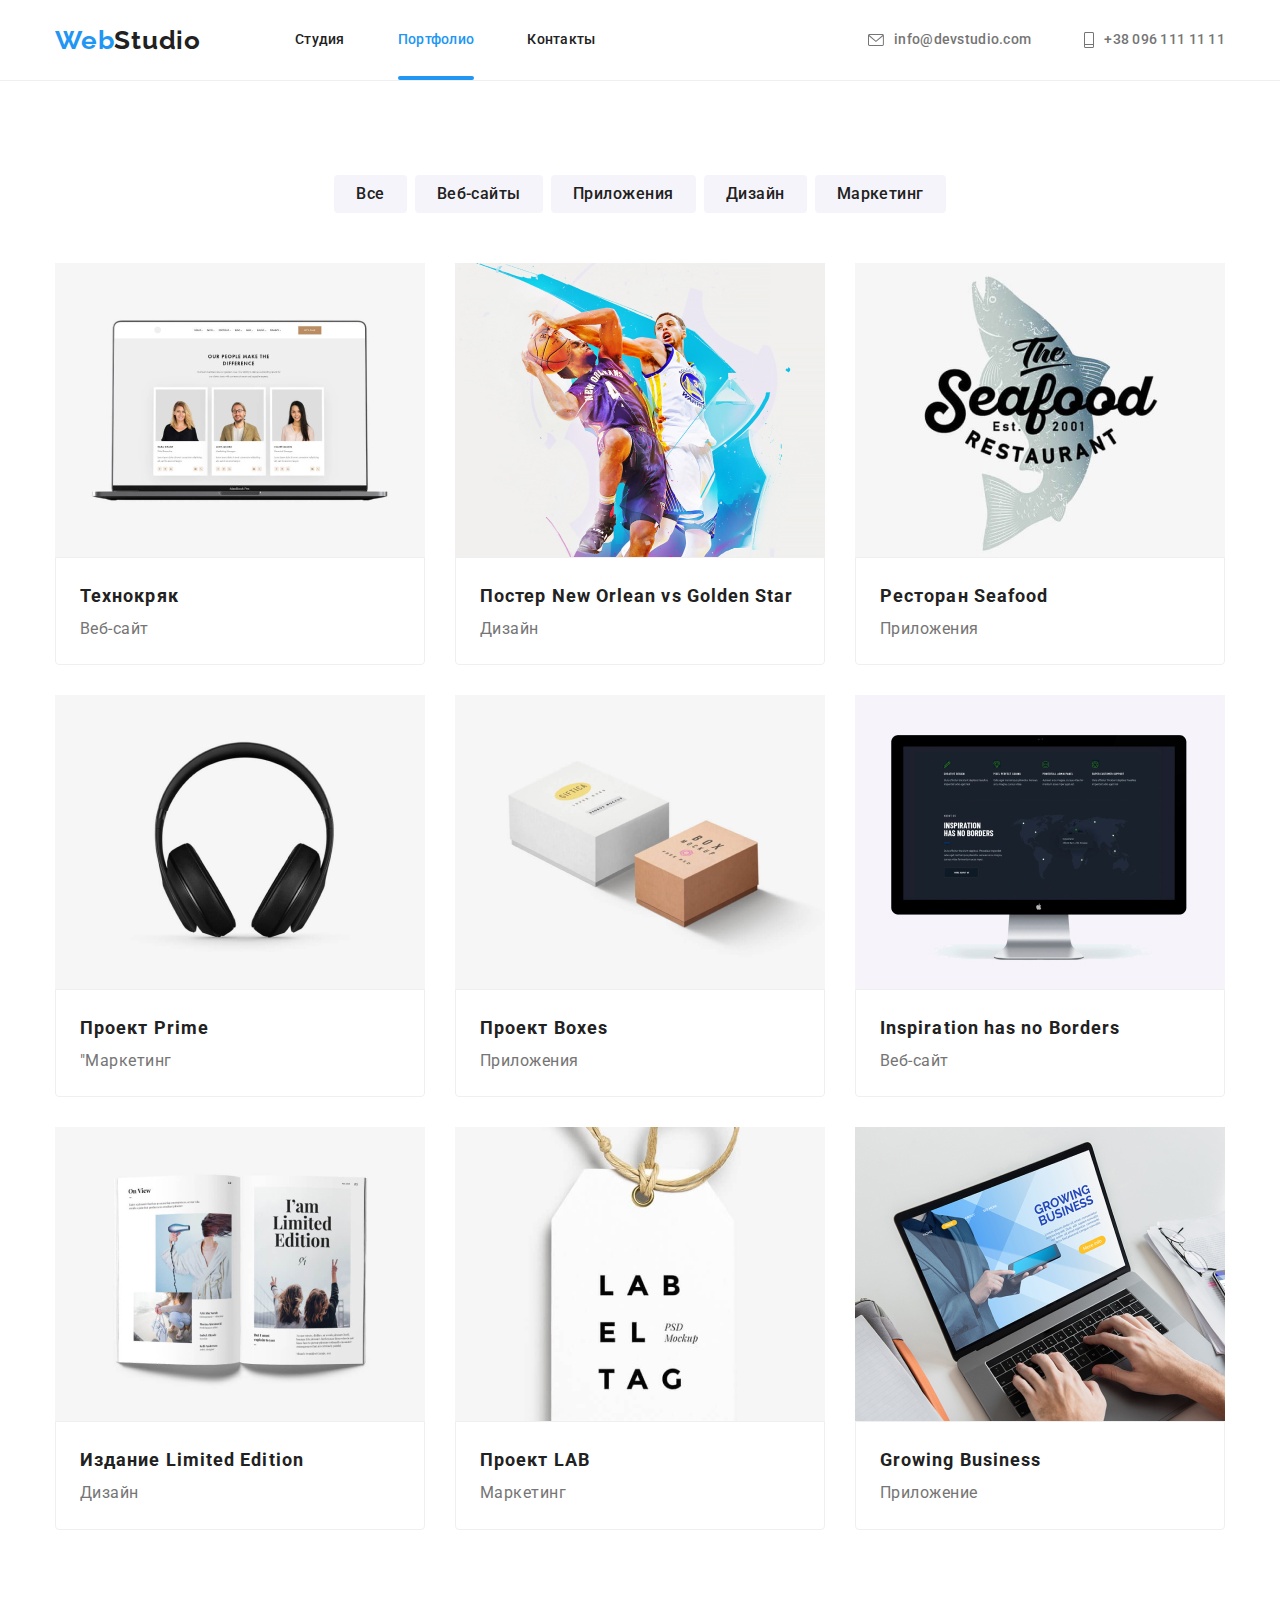
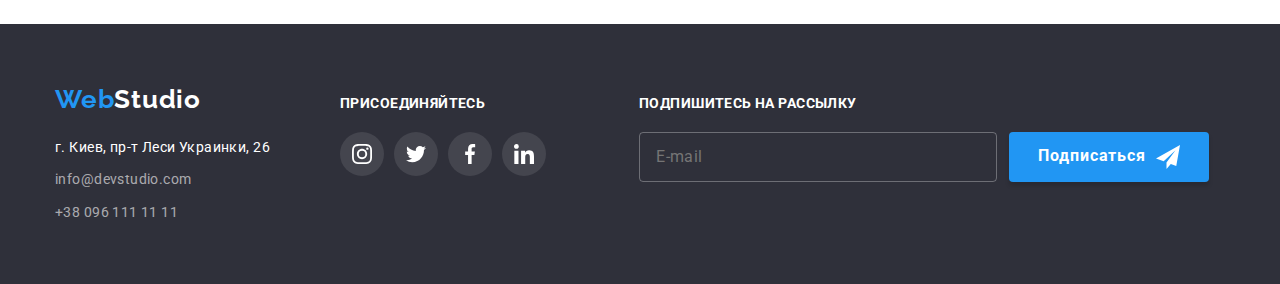
==== portfolio.html @ 6f4d6ab9 "Initial commit" ====
<!DOCTYPE html>
<html lang="en">
<head>
    <meta charset="UTF-8">
    <meta http-equiv="X-UA-Compatible" content="IE=edge">
    <meta name="viewport" content="width=device-width, initial-scale=1.0">
    <title>Портфолио</title>
    <link rel="preconnect" href="https://fonts.googleapis.com">
<link rel="preconnect" href="https://fonts.gstatic.com" crossorigin>
<link href="https://fonts.googleapis.com/css2?family=Raleway:wght@700&family=Roboto:wght@400;500;700;900&display=swap" rel="stylesheet">
<link rel="stylesheet" href="https://cdn.jsdelivr.net/npm/modern-normalize@1.1.0/modern-normalize.min.css">
<link rel="stylesheet" href="./css/styles.css">
</head>
<body>
    <header class="header">
        <div class="container header-flex-container">
            <nav class="conteiner-item">
                <a class="headr-logo" href=""><span>Web</span>Studio</a>
                <ul class="list-nav">
                    <li  class="item">
                        <a href="./index.html" class="navigations-list">Студия</a>
                    </li>
                    <li class="item">
                        <a href="./portfolio.html" class="navigations-list current">Портфолио</a>
                    </li>
                    <li class="item">
                        <a href="#" class="navigations-list">Контакты</a>
                    </li>
                </ul>
            </nav>             
            <ul class="contact-header">
                <li class="item">
                    <a href="mailto:info@devstudio.com" class="contact-link-headr">
                    <svg class="contact-link-headr_mail">
                        <use href="./images/symbol-defs.svg#mail"></use>
                    </svg>
                    info@devstudio.com</a>
                </li>
                <li class="item">
                    <a href="tel:+380961111111" class="contact-link-headr">
                    <svg class="contact-link-headr_phone">
                        <use href="./images/symbol-defs.svg#icon-phone"></use>
                    </svg>
                    +38 096 111 11 11</a>
                </li>
            </ul>
        </div>
    </header>
    <main>
        <section class="struducture">
        <div class="container">
            <ul class="button-cont">
                <li class="button-control"><button type="button" class="btn-control">Все</button></li>
                <li class="button-control"><button type="button" class="btn-control">Веб-сайты</button></li>
                <li class="button-control"><button type="button" class="btn-control">Приложения</button></li>
                <li class="button-control"><button type="button" class="btn-control">Дизайн</button></li>
                <li class="button-control"><button type="button" class="btn-control">Маркетинг</button></li>
            </ul>
            <ul class="metas">
                <li class="meta-photo">
                    <a href="#" class="project-link">
                    <div class="project-es">
                        <img src="./images/im9.jpg"  width="370" height="294" alt="фото Технокряк">
                    <div class="new-texs">
                        <p class="cart-text">Ресурс предлагает комплексные предложения с разным уровнем функционала и сервисов. Все это позволит посетителю получить исчерпывающие сведения о компании или частном лице</p>
                    </div>
                    </div>
                    <div class="project-text">
                    <h2 class="meta-if">Технокряк</h2>
                    <p class="text">Веб-сайт</p>
                    </div>
                </a>
                </li>
                <li class="meta-photo">
                    <a href="#" class="project-link">
                    <div class="project-es">
                        <img src="./images/im10.jpg" width="370" height="294" alt="фото Постер New Orlean vs Golden Star">
                    <div class="new-texs">
                        <p class="cart-text">Ресурс предлагает комплексные предложения с разным уровнем функционала и сервисов. Все это позволит посетителю получить исчерпывающие сведения о компании или частном лице</p>
                    </div> 
                    </div>
                    <div class="project-text">
                    <h2 class="meta-if">Постер New Orlean vs Golden Star</h2>
                    <p class="text">Дизайн</p>
                    </div>
                    </a>
                </li>
                <li class="meta-photo">
                    <a href="#" class="project-link">
                    <div class="project-es">
                        <img src="./images/im11.jpg" width="370" height="294" alt="фото Ресторан Seafood">
                    <div class="new-texs">
                        <p class="cart-text">Ресурс предлагает комплексные предложения с разным уровнем функционала и сервисов. Все это позволит посетителю получить исчерпывающие сведения о компании или частном лице</p>
                    </div> 
                    </div>
                    <div class="project-text">
                    <h2 class="meta-if">Ресторан Seafood</h2>
                    <p class="text">Приложения</p>
                    </div>
                    </a>
                </li>
                <li class="meta-photo">
                    <a href="#" class="project-link">
                    <div class="project-es">
                        <img src="./images/im12.jpg" width="370" height="294" alt="фото Проект Prime">
                    <div class="new-texs">
                        <p class="cart-text">Ресурс предлагает комплексные предложения с разным уровнем функционала и сервисов. Все это позволит посетителю получить исчерпывающие сведения о компании или частном лице</p>
                    </div> 
                    </div>
                    <div class="project-text">
                    <h2 class="meta-if">Проект Prime</h2>
                    <p class="text">"Маркетинг</p>
                    </div>
                    </a>
                </li>
                <li class="meta-photo">
                    <a href="#" class="project-link">
                    <div class="project-es">
                        <img src="./images/im13.jpg" width="370" height="294" alt="фото Проект Boxes">
                    <div class="new-texs"new-texs>
                        <p class="cart-text">Ресурс предлагает комплексные предложения с разным уровнем функционала и сервисов. Все это позволит посетителю получить исчерпывающие сведения о компании или частном лице</p>
                    </div> 
                    </div>
                    <div class="project-text">
                    <h2 class="meta-if">Проект Boxes</h2>
                    <p class="text">Приложения</p>
                    </div>
                    </a>
                </li>
                <li class="meta-photo">
                    <a href="#" class="project-link">
                    <div class="project-es">
                        <img src="./images/im14.jpg" width="370" height="294" alt="фото сайта Inspiration has no Borders">
                    <div class="new-texs">
                        <p class="cart-text">Ресурс предлагает комплексные предложения с разным уровнем функционала и сервисов. Все это позволит посетителю получить исчерпывающие сведения о компании или частном лице</p>
                    </div> 
                    </div>
                    <div class="project-text">
                    <h2 class="meta-if">Inspiration has no Borders</h2>
                    <p class="text">Веб-сайт</p>
                    </div>
                    </a>
                </li>
                <li class="meta-photo">
                    <a href="#" class="project-link">
                    <div class="project-es">
                        <img src="./images/im15.jpg" width="370" height="294" alt="фото Издание Limited Edition">
                        <div class="new-texs">
                            <p class="cart-text">Ресурс предлагает комплексные предложения с разным уровнем функционала и сервисов. Все это позволит посетителю получить исчерпывающие сведения о компании или частном лице</p>
                        </div> 
                    </div>
                    <div class="project-text">
                    <h2 class="meta-if">Издание Limited Edition</h2>
                    <p class="text">Дизайн</p>
                    </div>
                    </a>
                </li>
                <li class="meta-photo">
                    <a href="#" class="project-link">
                        <div class="project-es">
                            <img src="./images/im16.jpg" width="370" height="294" alt="фото Проект LAB">
                    <div class="new-texs">
                        <p class="cart-text">Ресурс предлагает комплексные предложения с разным уровнем функционала и сервисов. Все это позволит посетителю получить исчерпывающие сведения о компании или частном лице</p>
                    </div>
                        </div>
                    <div class="project-text">
                    <h2 class="meta-if">Проект LAB</h2>
                    <p class="text">Маркетинг</p>
                    </div>
                    </a>
                </li>
                <li class="meta-photo">
                    <a href="#" class="project-link">
                    <div class="project-es">
                        <img src="./images/im17.jpg" width="370" height="294" alt="фото картинки Growing Business">
                    <div  class="new-texs">
                        <p class="cart-text">Ресурс предлагает комплексные предложения с разным уровнем функционала и сервисов. Все это позволит посетителю получить исчерпывающие сведения о компании или частном лице</p>
                    </div>
                    </div>
                    <div class="project-text">
                    <h2 class="meta-if">Growing Business</h2>
                    <p class="text">Приложение</p>
                    </div>
                    </a>
                </li>
            </ul>
        </div>
        </section>
    </main>
    <footer>
        <div class="container footer-all">
            <div class="footer__flex-item">
                <a class="logo-footer" href=""><span>Web</span>Studio</a>
                <address>
                    <ul class="contact">
                        <li class="contact-links">
                            <a class="contact-map"> г. Киев, пр-т Леси Украинки, 26 </a>
                        </li>
                        <li class="contact-links">
                            <a class="contact-link" href="mailto:info@devstudio.com">info@devstudio.com</a>
                        </li>
                        <li class="contact-links">
                            <a class="contact-link" href="tel:+380961111111">+38 096 111 11 11</a>
                        </li>
                    </ul>
                </address>
            </div>
            <div class="footer__flex-item">
                <h2 class="footer-work">Присоединяйтесь</h2>
                <ul class="team__socials-list socials__list">
                    <li class="team__socials-item socials__item">
                        <a class="team__socials-link socials__link" href="#">
                            <svg class="socials__icon">
                                <use href="./images/symbol-defs.svg#icon-instagram-2"></use>
                            </svg>
                        </a>
                    </li>
                    <li class="team__socials-item socials__item">
                        <a class="team__socials-link socials__link" href="#">
                            <svg class="socials__icon">
                                <use href="./images/symbol-defs.svg#icon-twitter-1"></use>
                            </svg>
                        </a>
                    </li>
                    <li class="team__socials-item socials__item">
                        <a class="team__socials-link socials__link" href="#">
                            <svg class="socials__icon">
                                <use href="./images/symbol-defs.svg#icon-facebook-1"></use>
                            </svg>
                        </a>
                    </li>
                    <li class="team__socials-item socials__item">
                        <a class="team__socials-link socials__link" href="#">
                            <svg class="socials__icon">
                                <use href="./images/symbol-defs.svg#icon-linkedin-1"></use>
                            </svg>
                        </a>
                    </li>
                </ul> 
            </div>
            <div class="footer__flex-item">
                <h2 class="footer-work">Подпишитесь на рассылку</h2>
                <form class="footer__form js-speaker-form" name="subscribe-form">                    
                    <input class="footer__input-email" type="email" name="subscribe-email" autocomplete="email" placeholder="E-mail">
                    <button class="button-main" type="submit">Подписаться</button>
                </form>  
            </div>    
        </div>
    </footer>
    </body>
    </html>
---- css/styles.css ----
:root {
  --akcent-color: #2196f3;
  --second-color: #757575;
  --background: #f5f4fa;
  --white-color: #ffffff;
  --color-text: #212121;
  --accent-btn-color: #188ce8;
  --title-color: #212121;
  --main-text-color: #757575;
  --accent-color: #2196f3;
  --accent-btn-color: #188ce8;
  --fill-color: #afb1b8;
  --footer-contacts-color: rgba(255, 255, 255, 0.6);

  /* other color */
  --header-border-color: #ececec;
  --footer-socials-bg-color: rgba(255, 255, 255, 0.1);
  --project-border-color: #eee;
  --timing-function: 250ms cubic-bezier(0.4, 0, 0.2, 1);

  
}

body {
  font-family: "Roboto", sans-serif;
  background-color: var(--white-color);
  color: #212121;
  font-style: normal;
  font-weight: 400;
  font-size: 16px;
  line-height: 1;
  font-weight: 400;
}
h1,
h2,
h3,
h4,
h5,
h6,
p {
  margin: 0;
}

a {
  text-decoration: none;
  color: inherit;
}

ul,
li {
  padding: 0;
  margin: 0;
}

button {
  cursor: pointer;
}

img {
  display: block;
  max-width: 100%;
  height: auto;
}

address {
  font-style: normal;

}

.button {
  transition: background-color var(--timing-function);
}

.button:hover,
.button:focus {
  background-color: var(--accent-btn-color);
}

/* .outline {
  /* outline: 1px red solid; */
/* } */ 

.bg {
  background-color: green;
}

.container {
  width: 1200px;
  margin-left: auto;
  margin-right: auto;
  padding-left: 15px;
  padding-right: 15px;
}

.section {
  padding-top: 94px;
  padding-bottom: 94px;
}

.headr-logo {
  font-family: "Raleway";
  font-style: normal;
  font-weight: bold;
  font-size: 26px;
  line-height: 1.19;
  letter-spacing: 0.03em;
  color: var(--color-text);
  text-decoration: none;
  display: flex;
  margin-right: 94px;
}
.navigations-list {
font-size: 14px;
font-style: normal;
font-weight: 500;
line-height: 1.14;
letter-spacing: 0.02em;
text-align: left;
  color: var(--color-text);
  text-decoration: none;
}

.contact-link {
font-size: 14px;
line-height: 1.7;
letter-spacing: 0.03em;
text-align: left;
color: rgba(255, 255, 255, 0.6);
transition: color var(--timing-function);
}

.contact-link:hover,
.contact-link:focus,
.contact-link-headr:focus,
.contact-link-headr:hover {
  color: var(--akcent-color);
}

.button-main-flex {
  display: flex;
  justify-content: center;
}

.button-main {
  display: block;
  margin: 0 auto;
  width: 200px;
  height: 50px;
  align-items: center;
  justify-content: center; 
  color: var(--white-color);
  background: var(--akcent-color);
  font-weight: 700;
  font-size: 16px;
  line-height: 1.8;
  letter-spacing: 0.06em;
  box-shadow: 0px 4px 4px rgba(0, 0, 0, 0.15);
  border-color: transparent;
  border-radius: 4px;
  cursor: pointer;
}

.button-control:not(:last-child) {
  margin-right: 8px;
}

.button-control {
  transition: color var(--timing-function);
}

.button-control:focus,
.button-control:hover {
  color: var(--akcent-color);
}

h2 {
  font-size: 18px;
  line-height: 0.44;
  letter-spacing: 0.06em;
}

.texts {
font-size: 14px;
font-style: normal;
font-weight: 400;
line-height: 1.71;
letter-spacing: 0.03em;
color: var(--second-color);

}
.text {
  line-height: 1.9;
  letter-spacing: 0.03em;
  color: var(--second-color);
}

.list-photo {
  margin-bottom: 16px;
  font-size: 16px;
  line-height: 1.18;
  text-align: center;
  letter-spacing: 0.03em;
  color: var(--second-color);
}

.list-name {
  margin-bottom: 10px;
    font-weight: 500;
    font-size: 16px;
    line-height: 1.18;
    text-align: center;
    letter-spacing: 0.03em;
  
}
li {
  list-style-type: none;
}
.add {
  font-family: "Roboto";
  font-style: normal;
  font-weight: 500;
  font-size: 14px;
  line-height: 1.7;
  letter-spacing: 0.02em;
  color: var(--white-color);
  margin-top: 20px;
  text-decoration: none;
}
footer {
  background-color: #2f303a;
  padding-top: 60px;
  padding-bottom: 60px;
}

.button-cont {
  display: flex;
  justify-content: center;
  margin-bottom: 50px;
}

.btn-control {
  padding: 6px 22px;
  font-weight: 500;
  font-size: 16px;
  line-height: 1.6;
  text-align: center;
  letter-spacing: 0.03em;
  color: var(--color-text);
  background-color: var(--background);
  border: none;
  border-radius: 4px;
  cursor: pointer;
  transition: color, background-color, box-shadow var(--timing-function);

}

.btn-control:hover,
.btn-control:focus{
color: var(--white-color);
background-color: var(--akcent-color);
box-shadow: 0px 3px 1px rgba(0, 0, 0, 0.1), 0px 1px 2px rgba(0, 0, 0, 0.08),
0px 2px 2px rgba(0, 0, 0, 0.12);
}
.container-main.section {
  padding-top: 0;
}

.work {
  font-size: 14px;
  font-weight: 700;
  font-weight: bold;
  font-size: 14px;
  line-height: 1.4;
  letter-spacing: 0.03em;
  text-transform: uppercase;
  margin-bottom: 10px;
}
.logo-footer {
  display: inline-block;
  margin-bottom: 20px;
  font-family: "Raleway";
  font-style: normal;
  font-weight: bold;
  font-size: 26px;
  line-height: 1.19;
  letter-spacing: 0.03em;
  color: var(--white-color);
  text-decoration: none;
  
}
.logo-footer span,
.headr-logo span {
  color: var(--akcent-color);
}
.list-team {
  background-color: var(--background);
  font-size: 16px;
  font-weight: 500;
  line-height: 1.2;
  letter-spacing: 0.03em;
  
}
.color-hero {
  background-color: var(--white-color);
}
.headr-logo,
.logo-list {
  cursor: pointer;
}
.work-m {
  margin-bottom: 50px;
    font-weight: 700;
    font-size: 36px;
    line-height: 1.16;
    text-align: center;
    letter-spacing: 0.03em;
    color: var(--title-color);
  color: var(--color-text);
}
.hero-style {
  max-width: 696px;
  margin-left: auto;
  margin-right: auto;
  margin-bottom: 30px;
  font-family: "Roboto";
  font-size: 44px;
  font-style: normal;
  font-weight: 900;
  line-height: 1.4;
  letter-spacing: 0.06em;
  text-align: center;
  text-transform: uppercase;
  color: var(--white-color);
}

.contact-link-headr {
  display: flex;
  align-items: center;
  font-family: "Roboto";
  font-style: normal;
  font-weight: 500;
  font-size: 14px;
  line-height: 1.14;
  letter-spacing: 0.02em;
  color: var(--second-color);
  text-decoration: none;
  transition: color var(--timing-function);
}

.project-link {
  display: inline-block;
  transition: box-shadow var(--timing-function);
}

.project-link:hover,
.project-link:focus {
  box-shadow: 0px 1px 1px rgba(0, 0, 0, 0.12),
  0px 4px 4px rgba(0, 0, 0, 0.06),
  1px 4px 6px rgba(0, 0, 0, 0.16);
}

.meta-if {
  font-weight: bold;
  font-size: 18px;
  line-height: 2;
  letter-spacing: 0.06em;
  color: var(--color-text);
}

.header-flex-container {
  display: flex;
  align-items: center;
}

.navigations-list,
.contact-link-headr {
  padding: 32px 0;
}

.contact-header {
  display: flex;
  margin-left: auto;
  align-items: center;
  justify-content: space-between;
  padding: 0;
}
.conteiner-item {
  display: flex;
  align-items: center;
  
}
.list-nav {
  display: flex;
  align-items: center;
}
.contact-header .item:not(:last-child) {
  margin-right: 53px;
}
.list-nav .item:not(:last-child) {
  margin-right: 53px;
}
.hero {
  max-width: 1600px;
  margin: 0 auto;
  padding: 200px 0;
  height: 600px;
  background-image: linear-gradient(
    rgba(196,	196,	196, 0.4),
    rgba(47, 48, 58, 0.4)),
    url(../images/im18.jpg);
  background-repeat: no-repeat;
  background-color: #2f303a;
}
.card-set {
  display: flex;
  justify-content: space-between;
  gap: 30px;
}
.work {
  padding: 0;
  display: flex;
  justify-content: space-between;
}

.list-m {
  display: flex;
  justify-content: center;
  gap: 30px;
  margin: 0px;
}

.footer-informations {
  width: 1600px;
  margin-left: auto;
  margin-right: auto;
  text-align: left;
  padding-top: 60px;
  padding-bottom: 60px;
}
.metas{
  display: flex;
  flex-basis: calc(100% / 9);
  flex-wrap: wrap;
  padding: 0;
  list-style: none;
  justify-content: space-between;
  text-align: left;
  cursor: pointer;
  gap: 30px;
  
}
.list-teams{
  box-shadow: 0px 1px 3px rgba(0, 0, 0, 0.12), 0px 1px 1px rgba(0, 0, 0, 0.14), 0px 2px 1px rgba(0, 0, 0, 0.2);
  border-radius: 0px 0px 4px 4px;
  padding-bottom: 30px;
  background-color: var(--white-color);
}
.struducture{
  padding-top: 94px;
  padding-bottom: 94px;
}
.project-text{
  padding: 20px 24px;
  border: 1px solid #EEEE;
border-radius: 0px 0px 4px 4px;
}
.meta-photo{
  /* margin-bottom: 30px; */
  max-width: 370px;
}

.header{
  border-bottom: 1px solid #EEEE;
}
.logo-footer2, .logo-footer3{
  margin-bottom: 9px;
}
.name-m{
  padding-bottom: 30px;
  padding-top: 30px;
  background-color: #fff;
}
.item-peculiarities{
  max-width: 270px;

}
.container-peculiarities section{
  padding: 94px 0;
}
.main-work{
  display: flex;
  justify-content: center;
  gap: 30px;
}

.contact-link-headr_mail {
  width: 16px;
  height: 12px;  
  margin-right: 10px;
}
.contact-link-headr_phone {
height: 16px;
width: 10px;
margin-right: 10px;
}

.icon-headr{
height: 70px;
width: 70px;
}
.icon-headrs{
  display: inline-flex;
  justify-content: center;
  align-items: center;
  width: 100%;
  height: 120px;
  margin-bottom: 30px;
  background-color: #f5f4fa;
  border-radius: 4px;
}

.socials__link {
  display: inline-flex;
  justify-content: center;
  align-items: center;
  width: 44px;
  height: 44px;
  color: #AFB1B8;
  background-color: #fff;
  border-radius: 50%;
  transition: background-color var(--timing-function), 
  color var(--timing-function);  
}

.team__socials-link.socials__link:hover,
.team__socials-link.socials__link:focus{
  background-color: var(--accent-color);
  color: #fff;
}

  .socials__icon{
    width: 20px;
    height: 20px;   
  }

  .logo-s{
    display: flex;
    justify-content: center;
    gap: 30px;
  }
  .logo-d{
    max-width: 106px;
    max-height: 60px;
  }
  .logos{
    display: inline-flex;
  justify-content: center;
  align-items: center;
  width: 170px;
  height: 92px;
  color: #AFB1B8;
  border: 1px solid #afb1b8;
  border-radius: 4px;
  transition: color, border-color  var(--timing-function);
  }

.logos:hover,
.logos:focus {
  border-color: #2196F3;
  color: #2196F3;
  transition: color var(--timing-function);
}
  .footer-work{
font-family: Roboto;
font-size: 14px;
font-weight: 700;
line-height: 16px;
letter-spacing: 0.03em;
text-align: left;
  }

  .logo-footer2{
      display: block;
      align-items: flex-start

    }
    .socials__list1{
      display: flex;
      justify-content: center;
      gap: 10px;
      align-items: baseline;
      margin-top: 0px;
      padding: 0px;
      list-style: none;
    }
  

    footer .socials__link{
      color: #fff;
    }

.footer-all {
  display: flex;
  align-items: baseline;
  background-color: #2f303a;
}
    .footer__flex-item .socials__link:hover,
    .footer__flex-item .socials__link:focus{
    background-color: #2196F3;
    }

    .footer-work{
      margin-bottom: 20px;
    font-weight: 700;
    font-size: 14px;
    line-height: 1.14;
    letter-spacing: 0.03em;
    text-transform: uppercase;
    color: #fff}
      .fer{
        margin-left: 70px;

      }
      .footer__flex-item:nth-child(1) {
        margin-right: 70px;}
      .footer__flex-item:nth-child(2) {
          margin-right: 93px;
      }
      .list-team-logo{
        font-weight: 500;
        line-height: 1.2;
        letter-spacing: 0.03em;
        background-color: var(--white-color);
      }
      .contact-links:not(:last-child) {
        margin-bottom: 9px;
    }
    .list-teams{
     box-shadow: 0px 1px 3px rgba(0, 0, 0, 0.12), 0px 1px 1px rgba(0, 0, 0, 0.14), 0px 2px 1px rgba(0, 0, 0, 0.2);
    border-radius: 0px 0px 4px 4px;
    padding: 0;}
    
    .socials__list{
      display: flex;
      justify-content: center;
      gap: 10px;
    }
    .hero-owerlay{
      max-width: 1600px;
      height: 600px;
      margin-left: auto;
      margin-right: auto;
      background-image: linear-gradient(to right, rgba(47, 48, 58, 0.4), rgba(47, 48, 58, 0.4)), url(../images/im18.jpg);
      background-size: cover;}
      .contact-map{
      font-style: normal;
      font-weight: 400;
      font-size: 14px;
      line-height: 24px;
      letter-spacing: 0.03em;
      color: #FFFFFF;}

      .footer__flex-item .socials__link{
        background-color: rgba(255, 255, 255, 0.1);
      }
      
      .backdrop {
        position: fixed;
        top: 0;
        left: 0;        
        width: 100vw;
        height: 100vh;
        opacity: 1;
        visibility: visible;       
        background: rgba(0, 0, 0, 0.2);
        transition: opacity var(--timing-function);
      }

      .is-hidden{
        opacity: 0;
        visibility: hidden;
        pointer-events: none;
      }

      .modal{
        position: absolute;
        top: 50%;
        left: 50%;
        transform: translate(-50%, -50%);       
        height: 581px;
        width: 528px;
        padding: 40px;
        background-color: #FFFFFF;
        border-radius: 4px;
        transform: translate(-50%, -50%);        
      }
      
      .modal-close{
        position: absolute;
        top: 8px;
        right: 8px;
        display: inline-flex;
        justify-content: center;
        align-items: center;
        width: 30px;
        height: 30px;
        border-radius: 50%;
        background-color: transparent;
        border: 1px solid rgba(0, 0, 0, 0.1);
        transition: 250ms cubic-bezier(0.4, 0, 0.2, 1);
      }

      .icon-cls {
        width: 18px;
        height: 18px;
      }

      .items:not(:last-child) {
          margin-right: 30px;
      }
      .navigations-list{
        position: relative;
        display: inline-flex;
        align-items: center;
        padding-top: 32px;
        padding-bottom: 32px;
        transition: color 250ms cubic-bezier(0.4, 0, 0.2, 1);}
        .navigations-list:hover,
        .navigations-list:focus{
          color: #2196f3;
        }
      .navigations-list::after{
      position: absolute;
      bottom: 0;
      right: 0;

      content: '';

      display: inline-flex;
      width: 100%;
      height: 4px;
      background-color: #2196F3;
      border-radius: 2px;

      transform: scale(0);
      opacity: 0;
      transition: transform 250ms cubic-bezier(0.4, 0, 0.2, 1), opacity 250ms cubic-bezier(0.4, 0, 0.2, 1);
      transition-property: transform, opacity;
      transition-duration: 250ms, 250ms;
      transition-timing-function: cubic-bezier(0.4, 0, 0.2, 1), cubic-bezier(0.4, 0, 0.2, 1);
      transition-delay: 0s, 0s;
        
      }
      .navigations-list .current:hover::after,
      .navigations-list .current:focus::after {
        transform: scale(1);
        opacity: 1;}
      
        .work-typ{
          position: relative;
        }
        .work-typ-sub{
          position: absolute;
          bottom: 0;
          padding-top: 27px;
          padding-bottom: 27px;
          width: 100%;
          font-weight: 700;
          font-size: 14px;
          line-height: 1.14;
          text-align: center;
          letter-spacing: 0.03em;
          text-transform: uppercase;
          color: #ffffff;
          background-color: rgba(47, 48, 58, 0.8);
        
        }
        .project-es {
          position: relative;
          overflow: hidden;
           }

        .new-texs{
          position: absolute;
          
          max-height: 294px;
          display: flex;
          align-items: center;
          padding: 63px 24px;
          background-color: #2196F3;
          
          
          transition: transform var(--timing-function);
          
        }

        .project-link:hover .new-texs{
          transform: translateY(-100%);
        }


        .cart-text{
          font-size: 18px;
          line-height: 1.56;
          letter-spacing: 0.03em;
          color: #fff;
        }
        .current::after, .navigation__link:hover::after, .navigation__link:focus::after {
          transform: scale(1);
          opacity: 1;
        }
        .current{
          color: #2196F3;
        }
     
        .list-photo-img{
         padding-top: 30px;
         padding-bottom: 30px;
        }
        .modal-register{
          display: block;
        }
        .modal-hr{
          font-size: 20px;
          font-weight: 700;
          line-height: 23px;
          letter-spacing: 0.03em;
          text-align: center;
          margin-bottom: 12px;
        }
        .form-opts{
          position: relative;
          display: flex;
          flex-direction: column;
          margin-bottom: 10px;
          
        }
        .form-word{
          width: 100%;
          padding: 10px 11px 10px 42px;
          border: 1px solid rgba(33, 33, 33, 0.2);
          border-radius: 4px;
          transition: 250ms cubic-bezier(0.4, 0, 0.2, 1);
        }
        .form-icon {
          position: absolute;
          top: 50%;
          left: 12px;
          width: 18px;
          height: 18px;
          transition: 250ms cubic-bezier(0.4, 0, 0.2, 1);
        }

        
        .psp{
          margin-bottom: 4px;
          font-size: 12px;
          line-height: 1.17;
          letter-spacing: 0.01em;
          color: #757575;
        }
        .form-textarea{
          padding: 12px 16px;
          height: 120px;
          border: 1px solid rgba(33, 33, 33, 0.2);
          box-sizing: border-box;
          border-radius: 4px;
          resize: none;
        }
        .form__field-checkbox{
          display: flex;
          justify-content: center;
          align-items: center;
          margin-bottom: 30px;
        }
        .form__input-checkbox{
          appearance: none;
        }
        .form__checkbox-icon {
          display: inline-flex;
          width: 16px;
          height: 15px;
          border: 2px solid #212121;;
          border-radius: 2px;}
        .form__link {
          color: #2196f3;
          text-decoration: underline;}
        .form__label-checkbox {
          margin-left: 8px;
          font-size: 14px;
          line-height: 1.71;
          letter-spacing: 0.03em;
          color: #757575};
          .form__btn .button-main{          
          padding: 10px 52px;}
          .form__input-checkbox:checked + .form__checkbox-icon {
            background-color: #2196f3;
            background-image: url("data:image/svg+xml;charset=utf8,%3Csvg width='16' height='15' fill='none' xmlns='http://www.w3.org/2000/svg'%3E%3Cpath d='m3.957 7.752-.069-.066-.069.065-.888.842-.076.072.076.073 3.496 3.334.069.066.069-.066 7.504-7.158.076-.073-.076-.072-.882-.841-.069-.066-.069.066-6.553 6.246-2.539-2.422Z' fill='%23fff' stroke='%23fff' stroke-width='.2'/%3E%3C/svg%3E");
            background-position: center;
            background-origin: border-box;
            border-color: #2196f3;}

.footer__form {
  display: flex;  
}
            .footer__input-email{
                padding: 14px 16px;
                margin-right: 12px;
                width: 358px;
                font-size: 16px;
                line-height: 1.25;
                letter-spacing: 0.03em;
                color: #ffffff;
                background-color: transparent;
                border: 1px solid rgba(255, 255, 255, 0.3);
                border-radius: 4px;
                transition: border-color 250ms cubic-bezier(0.4, 0, 0.2, 1);
            }
            .footer__input-email:hover{
              border-color: #2196F3;
            }
            .footer__input-email:focus{
              border-color: #2196F3;
              outline: none;
            }

.footer__form .button-main {
  display: inline-flex;
  align-items: center;
}

.footer__form .button-main::after{
  content: '';  
  width: 24px;
  height: 24px;
  margin-left: 10px;
  background-image: url("data:image/svg+xml;charset=utf8,%3Csvg width='24' height='24' fill='none' xmlns='http://www.w3.org/2000/svg'%3E%3Cpath d='M24 0 0 13.5l7.67 2.84L19.5 5.25l-8.998 12.14.007.002-.009-.002V24l4.301-5.018L20.251 21 24 0Z' fill='%23fff'/%3E%3C/svg%3E");
  
}
            .form-word, 
            .form-textarea {   
              border: 1px solid rgba(33, 33, 33, 0.2);
              border-radius: 4px;
              transform: border-color var(--timing-function);
            }            
      
            .form-word:hover,
            .form-word:focus,
            .form-textarea:hover,
            .form-textarea:focus {
              outline: none;
              border-color: #2196f3;
            }

            

            .form-word:hover ~ .form-icon,
            .form-word:focus ~ .form-icon,
            .form-textarea:hover ~ .form-icon,          
            .form-textarea:focus ~ .form-icon {
              color: var(--accent-color);
            }
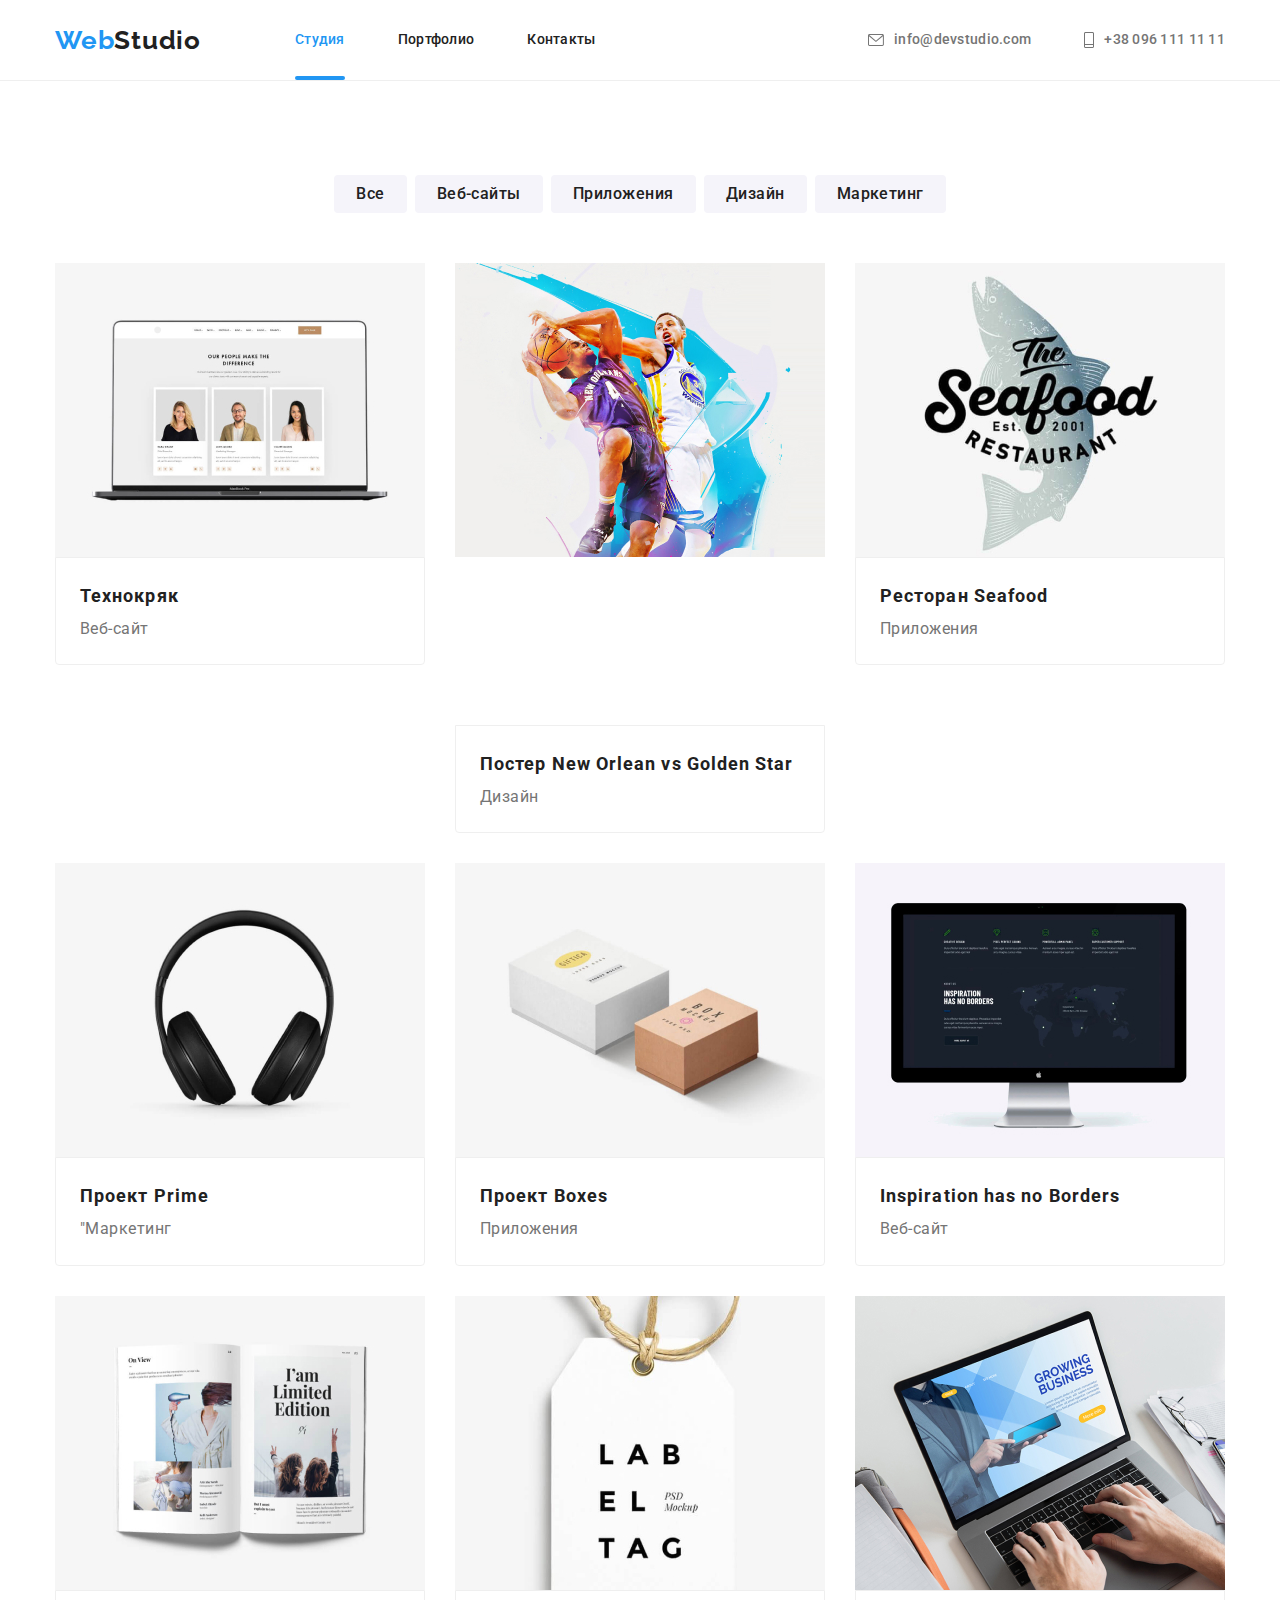
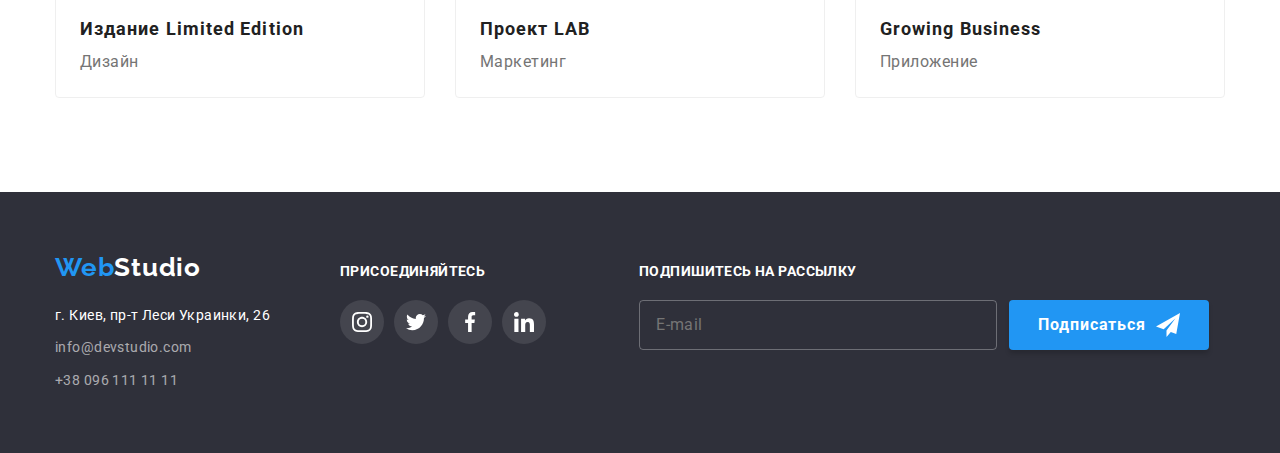
==== commit 14e6801c: "ы" ====
--- a/portfolio.html
+++ b/portfolio.html
@@ -14,31 +14,30 @@
 <body>
     <header class="header">
         <div class="container header-flex-container">
-            <nav class="conteiner-item">
+            <nav class="header__navigation">
                 <a class="headr-logo" href=""><span>Web</span>Studio</a>
                 <ul class="list-nav">
-                    <li  class="item">
-                        <a href="./index.html" class="navigations-list">Студия</a>
-                    </li>
-                    <li class="item">
-                        <a href="./portfolio.html" class="navigations-list current">Портфолио</a>
-                    </li>
-                    <li class="item">
-                        <a href="#" class="navigations-list">Контакты</a>
+                    <li  class="navigation-item">
+                        <a href="./index.html" class="navigations-list current">Студия</a>
+                    </li>
+                    <li class="navigation-item">
+                        <a href="./portfolio.html" class="navigations-list">Портфолио</a>
+                    </li>
+                    <li class="navigation-item">
+                        <a href="./index.html" class="navigations-list">Контакты</a>
                     </li>
                 </ul>
             </nav>             
             <ul class="contact-header">
-                <li class="item">
-                    <a href="mailto:info@devstudio.com" class="contact-link-headr">
-                    <svg class="contact-link-headr_mail">
+                <li class="navigation-item">
+                    <a href="mailto:info@devstudio.com" class="contact-headr">
+                    <svg class="contact_mail">
                         <use href="./images/symbol-defs.svg#mail"></use>
                     </svg>
                     info@devstudio.com</a>
                 </li>
-                <li class="item">
-                    <a href="tel:+380961111111" class="contact-link-headr">
-                    <svg class="contact-link-headr_phone">
+                <li class="navigation-item"><a href="tel:+380961111111" class="contact-headr">
+                    <svg class="contact_phone">
                         <use href="./images/symbol-defs.svg#icon-phone"></use>
                     </svg>
                     +38 096 111 11 11</a>
@@ -56,12 +55,12 @@
                 <li class="button-control"><button type="button" class="btn-control">Дизайн</button></li>
                 <li class="button-control"><button type="button" class="btn-control">Маркетинг</button></li>
             </ul>
-            <ul class="metas">
-                <li class="meta-photo">
-                    <a href="#" class="project-link">
-                    <div class="project-es">
+            <ul class="list-project">
+                <li class="projects">
+                    <a href="#" class="project-link">
+                    <div class="project-photo">
                         <img src="./images/im9.jpg"  width="370" height="294" alt="фото Технокряк">
-                    <div class="new-texs">
+                    <div class="project-texts">
                         <p class="cart-text">Ресурс предлагает комплексные предложения с разным уровнем функционала и сервисов. Все это позволит посетителю получить исчерпывающие сведения о компании или частном лице</p>
                     </div>
                     </div>
@@ -71,9 +70,9 @@
                     </div>
                 </a>
                 </li>
-                <li class="meta-photo">
-                    <a href="#" class="project-link">
-                    <div class="project-es">
+                <li class="projects">
+                    <a href="#" class="project-link">
+                    <div class="project-photo">
                         <img src="./images/im10.jpg" width="370" height="294" alt="фото Постер New Orlean vs Golden Star">
                     <div class="new-texs">
                         <p class="cart-text">Ресурс предлагает комплексные предложения с разным уровнем функционала и сервисов. Все это позволит посетителю получить исчерпывающие сведения о компании или частном лице</p>
@@ -85,11 +84,11 @@
                     </div>
                     </a>
                 </li>
-                <li class="meta-photo">
-                    <a href="#" class="project-link">
-                    <div class="project-es">
+                <li class="projects">
+                    <a href="#" class="project-link">
+                    <div class="project-photo">
                         <img src="./images/im11.jpg" width="370" height="294" alt="фото Ресторан Seafood">
-                    <div class="new-texs">
+                    <div class="project-texts">
                         <p class="cart-text">Ресурс предлагает комплексные предложения с разным уровнем функционала и сервисов. Все это позволит посетителю получить исчерпывающие сведения о компании или частном лице</p>
                     </div> 
                     </div>
@@ -99,11 +98,11 @@
                     </div>
                     </a>
                 </li>
-                <li class="meta-photo">
-                    <a href="#" class="project-link">
-                    <div class="project-es">
+                <li class="projects">
+                    <a href="#" class="project-link">
+                    <div class="project-photo">
                         <img src="./images/im12.jpg" width="370" height="294" alt="фото Проект Prime">
-                    <div class="new-texs">
+                    <div class="project-texts">
                         <p class="cart-text">Ресурс предлагает комплексные предложения с разным уровнем функционала и сервисов. Все это позволит посетителю получить исчерпывающие сведения о компании или частном лице</p>
                     </div> 
                     </div>
@@ -113,11 +112,11 @@
                     </div>
                     </a>
                 </li>
-                <li class="meta-photo">
-                    <a href="#" class="project-link">
-                    <div class="project-es">
+                <li class="projects">
+                    <a href="#" class="project-link">
+                    <div class="project-photo">
                         <img src="./images/im13.jpg" width="370" height="294" alt="фото Проект Boxes">
-                    <div class="new-texs"new-texs>
+                    <div class="project-texts"project-texts>
                         <p class="cart-text">Ресурс предлагает комплексные предложения с разным уровнем функционала и сервисов. Все это позволит посетителю получить исчерпывающие сведения о компании или частном лице</p>
                     </div> 
                     </div>
@@ -127,11 +126,11 @@
                     </div>
                     </a>
                 </li>
-                <li class="meta-photo">
-                    <a href="#" class="project-link">
-                    <div class="project-es">
+                <li class="projects">
+                    <a href="#" class="project-link">
+                    <div class="project-photo">
                         <img src="./images/im14.jpg" width="370" height="294" alt="фото сайта Inspiration has no Borders">
-                    <div class="new-texs">
+                    <div class="project-texts">
                         <p class="cart-text">Ресурс предлагает комплексные предложения с разным уровнем функционала и сервисов. Все это позволит посетителю получить исчерпывающие сведения о компании или частном лице</p>
                     </div> 
                     </div>
@@ -141,11 +140,11 @@
                     </div>
                     </a>
                 </li>
-                <li class="meta-photo">
-                    <a href="#" class="project-link">
-                    <div class="project-es">
+                <li class="projects">
+                    <a href="#" class="project-link">
+                    <div class="project-photo">
                         <img src="./images/im15.jpg" width="370" height="294" alt="фото Издание Limited Edition">
-                        <div class="new-texs">
+                        <div class="project-texts">
                             <p class="cart-text">Ресурс предлагает комплексные предложения с разным уровнем функционала и сервисов. Все это позволит посетителю получить исчерпывающие сведения о компании или частном лице</p>
                         </div> 
                     </div>
@@ -155,11 +154,11 @@
                     </div>
                     </a>
                 </li>
-                <li class="meta-photo">
-                    <a href="#" class="project-link">
-                        <div class="project-es">
+                <li class="projects">
+                    <a href="#" class="project-link">
+                        <div class="project-photo">
                             <img src="./images/im16.jpg" width="370" height="294" alt="фото Проект LAB">
-                    <div class="new-texs">
+                    <div class="project-texts">
                         <p class="cart-text">Ресурс предлагает комплексные предложения с разным уровнем функционала и сервисов. Все это позволит посетителю получить исчерпывающие сведения о компании или частном лице</p>
                     </div>
                         </div>
@@ -169,11 +168,11 @@
                     </div>
                     </a>
                 </li>
-                <li class="meta-photo">
-                    <a href="#" class="project-link">
-                    <div class="project-es">
+                <li class="projects">
+                    <a href="#" class="project-link">
+                    <div class="project-photo">
                         <img src="./images/im17.jpg" width="370" height="294" alt="фото картинки Growing Business">
-                    <div  class="new-texs">
+                    <div  class="project-texts">
                         <p class="cart-text">Ресурс предлагает комплексные предложения с разным уровнем функционала и сервисов. Все это позволит посетителю получить исчерпывающие сведения о компании или частном лице</p>
                     </div>
                     </div>
--- a/css/styles.css
+++ b/css/styles.css
@@ -131,8 +131,8 @@
 
 .contact-link:hover,
 .contact-link:focus,
-.contact-link-headr:focus,
-.contact-link-headr:hover {
+.contact-headr:focus,
+.contact-headr:hover {
   color: var(--akcent-color);
 }
 
@@ -179,7 +179,7 @@
   letter-spacing: 0.06em;
 }
 
-.texts {
+.features-texts{
 font-size: 14px;
 font-style: normal;
 font-weight: 400;
@@ -250,8 +250,9 @@
   border: none;
   border-radius: 4px;
   cursor: pointer;
-  transition: color, background-color, box-shadow var(--timing-function);
-
+  transition: color var(--timing-function), 
+  background-color var(--timing-function), 
+  box-shadow var(--timing-function);
 }
 
 .btn-control:hover,
@@ -265,7 +266,7 @@
   padding-top: 0;
 }
 
-.work {
+.features-text {
   font-size: 14px;
   font-weight: 700;
   font-weight: bold;
@@ -275,6 +276,7 @@
   text-transform: uppercase;
   margin-bottom: 10px;
 }
+
 .logo-footer {
   display: inline-block;
   margin-bottom: 20px;
@@ -333,7 +335,7 @@
   color: var(--white-color);
 }
 
-.contact-link-headr {
+.contact-headr{
   display: flex;
   align-items: center;
   font-family: "Roboto";
@@ -384,7 +386,7 @@
   justify-content: space-between;
   padding: 0;
 }
-.conteiner-item {
+.header__navigation {
   display: flex;
   align-items: center;
   
@@ -393,10 +395,10 @@
   display: flex;
   align-items: center;
 }
-.contact-header .item:not(:last-child) {
+.contact-header .navigation-item:not(:last-child) {
   margin-right: 53px;
 }
-.list-nav .item:not(:last-child) {
+.list-nav .navigation-item:not(:last-child) {
   margin-right: 53px;
 }
 .hero {
@@ -422,7 +424,7 @@
   justify-content: space-between;
 }
 
-.list-m {
+.team {
   display: flex;
   justify-content: center;
   gap: 30px;
@@ -437,7 +439,7 @@
   padding-top: 60px;
   padding-bottom: 60px;
 }
-.metas{
+.list-project{
   display: flex;
   flex-basis: calc(100% / 9);
   flex-wrap: wrap;
@@ -464,7 +466,7 @@
   border: 1px solid #EEEE;
 border-radius: 0px 0px 4px 4px;
 }
-.meta-photo{
+.projects{
   /* margin-bottom: 30px; */
   max-width: 370px;
 }
@@ -480,11 +482,11 @@
   padding-top: 30px;
   background-color: #fff;
 }
-.item-peculiarities{
+.features-item{
   max-width: 270px;
 
 }
-.container-peculiarities section{
+.features section{
   padding: 94px 0;
 }
 .main-work{
@@ -493,22 +495,22 @@
   gap: 30px;
 }
 
-.contact-link-headr_mail {
+.contact_mail {
   width: 16px;
   height: 12px;  
   margin-right: 10px;
 }
-.contact-link-headr_phone {
+.contact_phone {
 height: 16px;
 width: 10px;
 margin-right: 10px;
 }
 
-.icon-headr{
+.features-icons{
 height: 70px;
 width: 70px;
 }
-.icon-headrs{
+.features-icon{
   display: inline-flex;
   justify-content: center;
   align-items: center;
@@ -543,16 +545,16 @@
     height: 20px;   
   }
 
-  .logo-s{
+  .list-company{
     display: flex;
     justify-content: center;
     gap: 30px;
   }
-  .logo-d{
+  .icon-company{
     max-width: 106px;
     max-height: 60px;
   }
-  .logos{
+  .link-company{
     display: inline-flex;
   justify-content: center;
   align-items: center;
@@ -564,8 +566,8 @@
   transition: color, border-color  var(--timing-function);
   }
 
-.logos:hover,
-.logos:focus {
+.link-company:hover,
+.link-company:focus {
   border-color: #2196F3;
   color: #2196F3;
   transition: color var(--timing-function);
@@ -707,12 +709,13 @@
         border-radius: 50%;
         background-color: transparent;
         border: 1px solid rgba(0, 0, 0, 0.1);
-        transition: 250ms cubic-bezier(0.4, 0, 0.2, 1);
+        transition: var(--timing-function);
       }
 
       .icon-cls {
         width: 18px;
         height: 18px;
+        transition: var(--timing-function)
       }
 
       .items:not(:last-child) {
@@ -775,12 +778,12 @@
           background-color: rgba(47, 48, 58, 0.8);
         
         }
-        .project-es {
+        .project-photo{
           position: relative;
           overflow: hidden;
            }
 
-        .new-texs{
+        .project-texts{
           position: absolute;
           
           max-height: 294px;
@@ -794,7 +797,7 @@
           
         }
 
-        .project-link:hover .new-texs{
+        .project-link:hover .project-texts{
           transform: translateY(-100%);
         }
 
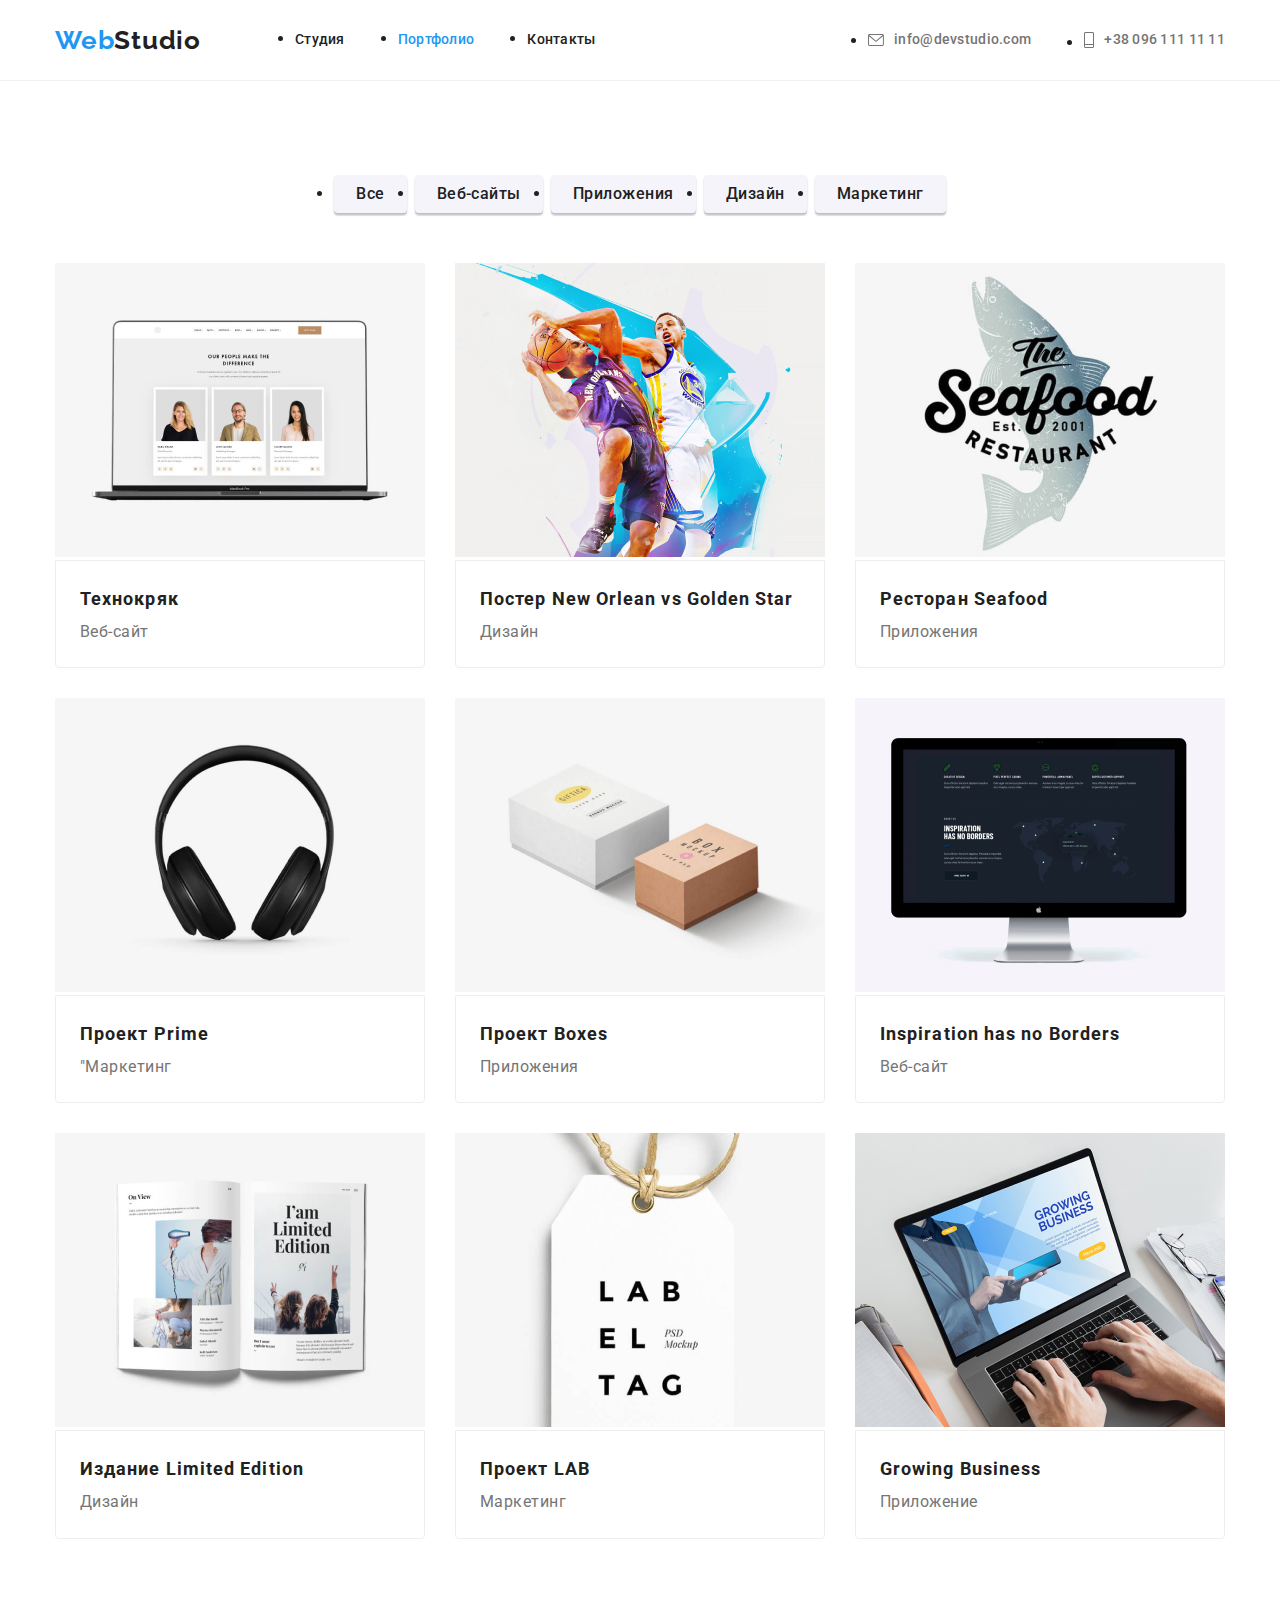
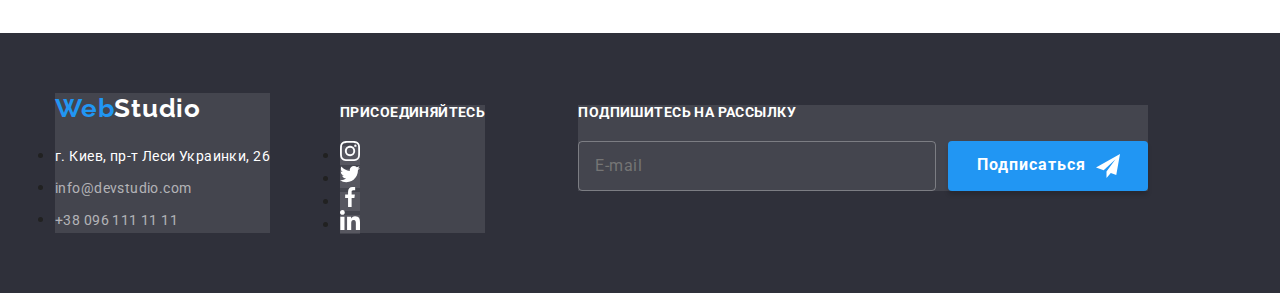
==== commit 95827611: "ы" ====
--- a/portfolio.html
+++ b/portfolio.html
@@ -9,35 +9,36 @@
 <link rel="preconnect" href="https://fonts.gstatic.com" crossorigin>
 <link href="https://fonts.googleapis.com/css2?family=Raleway:wght@700&family=Roboto:wght@400;500;700;900&display=swap" rel="stylesheet">
 <link rel="stylesheet" href="https://cdn.jsdelivr.net/npm/modern-normalize@1.1.0/modern-normalize.min.css">
-<link rel="stylesheet" href="./css/styles.css">
+<!-- <link rel="stylesheet" href="./css/styles.css"> -->
+<link rel="stylesheet" href="./css/main.min.css">
 </head>
 <body>
     <header class="header">
         <div class="container header-flex-container">
-            <nav class="header__navigation">
-                <a class="headr-logo" href=""><span>Web</span>Studio</a>
-                <ul class="list-nav">
-                    <li  class="navigation-item">
-                        <a href="./index.html" class="navigations-list current">Студия</a>
-                    </li>
-                    <li class="navigation-item">
-                        <a href="./portfolio.html" class="navigations-list">Портфолио</a>
-                    </li>
-                    <li class="navigation-item">
-                        <a href="./index.html" class="navigations-list">Контакты</a>
+            <nav class="header__navigation navigation">
+                <a class="navigation__headr-logo" href="#"><span>Web</span>Studio</a>
+                <ul class="navigation__list">
+                    <li  class="navigation__item">
+                        <a href="./index.html" class="navigation__link">Студия</a>
+                    </li>
+                    <li class="navigation__item">
+                        <a href="./portfolio.html" class="navigation__link current">Портфолио</a>
+                    </li>
+                    <li class="navigation__item">
+                        <a href="./index.html" class="navigation__link">Контакты</a>
                     </li>
                 </ul>
             </nav>             
-            <ul class="contact-header">
-                <li class="navigation-item">
-                    <a href="mailto:info@devstudio.com" class="contact-headr">
-                    <svg class="contact_mail">
+            <ul class="navigation__list-contact">
+                <li class="navigation__item">
+                    <a href="mailto:info@devstudio.com" class="navigation__link-contact">
+                    <svg class="navigation__icon-mail">
                         <use href="./images/symbol-defs.svg#mail"></use>
                     </svg>
                     info@devstudio.com</a>
                 </li>
-                <li class="navigation-item"><a href="tel:+380961111111" class="contact-headr">
-                    <svg class="contact_phone">
+                <li class="navigation__item"><a href="tel:+380961111111" class="navigation__link-contact">
+                    <svg class="navigation__icon-phone">
                         <use href="./images/symbol-defs.svg#icon-phone"></use>
                     </svg>
                     +38 096 111 11 11</a>
@@ -48,137 +49,142 @@
     <main>
         <section class="struducture">
         <div class="container">
-            <ul class="button-cont">
-                <li class="button-control"><button type="button" class="btn-control">Все</button></li>
-                <li class="button-control"><button type="button" class="btn-control">Веб-сайты</button></li>
-                <li class="button-control"><button type="button" class="btn-control">Приложения</button></li>
-                <li class="button-control"><button type="button" class="btn-control">Дизайн</button></li>
-                <li class="button-control"><button type="button" class="btn-control">Маркетинг</button></li>
+            <ul class="button__control">
+                <li class="button__list">
+                    <button type="button" class="button__item">Все</button></li>
+                <li class="button__list">
+                    <button type="button" class="button__item">Веб-сайты</button></li>
+                <li class="button__list">
+                    <button type="button" class="button__item">Приложения</button></li>
+                <li class="button__list">
+                    <button type="button" class="button__item">Дизайн</button></li>
+                <li class="button__list">
+                    <button type="button" class="button__item">Маркетинг</button></li>
             </ul>
-            <ul class="list-project">
-                <li class="projects">
-                    <a href="#" class="project-link">
-                    <div class="project-photo">
+            <ul class="project">
+                <li class="project__list">
+                    <a href="#" class="project__link">
+                    <div class="project__photo">
                         <img src="./images/im9.jpg"  width="370" height="294" alt="фото Технокряк">
-                    <div class="project-texts">
-                        <p class="cart-text">Ресурс предлагает комплексные предложения с разным уровнем функционала и сервисов. Все это позволит посетителю получить исчерпывающие сведения о компании или частном лице</p>
-                    </div>
-                    </div>
-                    <div class="project-text">
-                    <h2 class="meta-if">Технокряк</h2>
-                    <p class="text">Веб-сайт</p>
+                    <div class="project__texts">
+                        <p class="project__text">Ресурс предлагает комплексные предложения с разным уровнем функционала и сервисов. Все это позволит посетителю получить исчерпывающие сведения о компании или частном лице</p>
+                    </div>
+                    </div>
+                    <div class="project__text-img">
+                    <h2 class="project__text-name">Технокряк</h2>
+                    <p class="project__example-text">Веб-сайт</p>
                     </div>
                 </a>
                 </li>
-                <li class="projects">
-                    <a href="#" class="project-link">
-                    <div class="project-photo">
-                        <img src="./images/im10.jpg" width="370" height="294" alt="фото Постер New Orlean vs Golden Star">
-                    <div class="new-texs">
-                        <p class="cart-text">Ресурс предлагает комплексные предложения с разным уровнем функционала и сервисов. Все это позволит посетителю получить исчерпывающие сведения о компании или частном лице</p>
-                    </div> 
-                    </div>
-                    <div class="project-text">
-                    <h2 class="meta-if">Постер New Orlean vs Golden Star</h2>
-                    <p class="text">Дизайн</p>
-                    </div>
-                    </a>
-                </li>
-                <li class="projects">
-                    <a href="#" class="project-link">
-                    <div class="project-photo">
+                <li class="project__list">
+                    <a href="#" class="project__link">
+                    <div class="project__photo">
+                        <img src="./images/im10.jpg"  width="370" height="294" alt="фото Технокряк">
+                    <div class="project__texts">
+                        <p class="project__text">Ресурс предлагает комплексные предложения с разным уровнем функционала и сервисов. Все это позволит посетителю получить исчерпывающие сведения о компании или частном лице</p>
+                    </div>
+                    </div>
+                    <div class="project__text-img">
+                    <h2 class="project__text-name">Постер New Orlean vs Golden Star</h2>
+                    <p class="project__example-text">Дизайн</p>
+                    </div>
+                </a>
+                </li>
+                <li class="project__list">
+                    <a href="#" class="project__link">
+                    <div class="project__photo">
                         <img src="./images/im11.jpg" width="370" height="294" alt="фото Ресторан Seafood">
-                    <div class="project-texts">
-                        <p class="cart-text">Ресурс предлагает комплексные предложения с разным уровнем функционала и сервисов. Все это позволит посетителю получить исчерпывающие сведения о компании или частном лице</p>
-                    </div> 
-                    </div>
-                    <div class="project-text">
-                    <h2 class="meta-if">Ресторан Seafood</h2>
-                    <p class="text">Приложения</p>
-                    </div>
-                    </a>
-                </li>
-                <li class="projects">
-                    <a href="#" class="project-link">
-                    <div class="project-photo">
+                    <div class="project__texts">
+                        <p class="project__text">Ресурс предлагает комплексные предложения с разным уровнем функционала и сервисов. Все это позволит посетителю получить исчерпывающие сведения о компании или частном лице</p>
+                    </div> 
+                    </div>
+                    <div class="project__text-img">
+                    <h2 class="project__text-name">Ресторан Seafood</h2>
+                    <p class="project__example-text">Приложения</p>
+                    </div>
+                    </a>
+                </li>
+                <li class="project__list">
+                    <a href="#" class="project__link">
+                    <div class="project__photo">
                         <img src="./images/im12.jpg" width="370" height="294" alt="фото Проект Prime">
-                    <div class="project-texts">
-                        <p class="cart-text">Ресурс предлагает комплексные предложения с разным уровнем функционала и сервисов. Все это позволит посетителю получить исчерпывающие сведения о компании или частном лице</p>
-                    </div> 
-                    </div>
-                    <div class="project-text">
-                    <h2 class="meta-if">Проект Prime</h2>
-                    <p class="text">"Маркетинг</p>
-                    </div>
-                    </a>
-                </li>
-                <li class="projects">
-                    <a href="#" class="project-link">
-                    <div class="project-photo">
+                    <div class="project__texts">
+                        <p class="project__text">Ресурс предлагает комплексные предложения с разным уровнем функционала и сервисов. Все это позволит посетителю получить исчерпывающие сведения о компании или частном лице</p>
+                    </div> 
+                    </div>
+                    <div class="project__text-img">
+                    <h2 class="project__text-name">Проект Prime</h2>
+                    <p class="project__example-text">"Маркетинг</p>
+                    </div>
+                    </a>
+                </li>
+                <li class="project__list">
+                    <a href="#" class="project__link">
+                    <div class="project__photo">
                         <img src="./images/im13.jpg" width="370" height="294" alt="фото Проект Boxes">
-                    <div class="project-texts"project-texts>
-                        <p class="cart-text">Ресурс предлагает комплексные предложения с разным уровнем функционала и сервисов. Все это позволит посетителю получить исчерпывающие сведения о компании или частном лице</p>
-                    </div> 
-                    </div>
-                    <div class="project-text">
-                    <h2 class="meta-if">Проект Boxes</h2>
-                    <p class="text">Приложения</p>
-                    </div>
-                    </a>
-                </li>
-                <li class="projects">
-                    <a href="#" class="project-link">
-                    <div class="project-photo">
+                    <div class="project__texts">
+                        <p class="project__text">Ресурс предлагает комплексные предложения с разным уровнем функционала и сервисов. Все это позволит посетителю получить исчерпывающие сведения о компании или частном лице</p>
+                    </div> 
+                    </div>
+                    <div class="project__text-img">
+                    <h2 class="project__text-name">Проект Boxes</h2>
+                    <p class="project__example-text">Приложения</p>
+                    </div>
+                    </a>
+                </li>
+                <li class="project__list">
+                    <a href="#" class="project__link">
+                    <div class="project__photo">
                         <img src="./images/im14.jpg" width="370" height="294" alt="фото сайта Inspiration has no Borders">
-                    <div class="project-texts">
-                        <p class="cart-text">Ресурс предлагает комплексные предложения с разным уровнем функционала и сервисов. Все это позволит посетителю получить исчерпывающие сведения о компании или частном лице</p>
-                    </div> 
-                    </div>
-                    <div class="project-text">
-                    <h2 class="meta-if">Inspiration has no Borders</h2>
-                    <p class="text">Веб-сайт</p>
-                    </div>
-                    </a>
-                </li>
-                <li class="projects">
-                    <a href="#" class="project-link">
-                    <div class="project-photo">
+                    <div class="project__texts">
+                        <p class="project__text">Ресурс предлагает комплексные предложения с разным уровнем функционала и сервисов. Все это позволит посетителю получить исчерпывающие сведения о компании или частном лице</p>
+                    </div> 
+                    </div>
+                    <div class="project__text-img">
+                    <h2 class="project__text-name">Inspiration has no Borders</h2>
+                    <p class="project__example-text">Веб-сайт</p>
+                    </div>
+                    </a>
+                </li>
+                <li class="project__list">
+                    <a href="#" class="project__link">
+                    <div class="project__photo">
                         <img src="./images/im15.jpg" width="370" height="294" alt="фото Издание Limited Edition">
-                        <div class="project-texts">
-                            <p class="cart-text">Ресурс предлагает комплексные предложения с разным уровнем функционала и сервисов. Все это позволит посетителю получить исчерпывающие сведения о компании или частном лице</p>
+                        <div class="project__texts">
+                            <p class="project__text">Ресурс предлагает комплексные предложения с разным уровнем функционала и сервисов. Все это позволит посетителю получить исчерпывающие сведения о компании или частном лице</p>
                         </div> 
                     </div>
-                    <div class="project-text">
-                    <h2 class="meta-if">Издание Limited Edition</h2>
-                    <p class="text">Дизайн</p>
-                    </div>
-                    </a>
-                </li>
-                <li class="projects">
-                    <a href="#" class="project-link">
-                        <div class="project-photo">
+                    <div class="project__text-img">
+                    <h2 class="project__text-name">Издание Limited Edition</h2>
+                    <p class="project__example-text">Дизайн</p>
+                    </div>
+                    </a>
+                </li>
+                <li class="project__list">
+                    <a href="#" class="project__link">
+                        <div class="project__photo">
                             <img src="./images/im16.jpg" width="370" height="294" alt="фото Проект LAB">
-                    <div class="project-texts">
-                        <p class="cart-text">Ресурс предлагает комплексные предложения с разным уровнем функционала и сервисов. Все это позволит посетителю получить исчерпывающие сведения о компании или частном лице</p>
+                    <div class="project__texts">
+                        <p class="project__text">Ресурс предлагает комплексные предложения с разным уровнем функционала и сервисов. Все это позволит посетителю получить исчерпывающие сведения о компании или частном лице</p>
                     </div>
                         </div>
-                    <div class="project-text">
-                    <h2 class="meta-if">Проект LAB</h2>
-                    <p class="text">Маркетинг</p>
-                    </div>
-                    </a>
-                </li>
-                <li class="projects">
-                    <a href="#" class="project-link">
-                    <div class="project-photo">
+                    <div class="project__text-img">
+                    <h2 class="project__text-name">Проект LAB</h2>
+                    <p class="project__example-text">Маркетинг</p>
+                    </div>
+                    </a>
+                </li>
+                <li class="project__list">
+                    <a href="#" class="project__link">
+                    <div class="project__photo">
                         <img src="./images/im17.jpg" width="370" height="294" alt="фото картинки Growing Business">
-                    <div  class="project-texts">
-                        <p class="cart-text">Ресурс предлагает комплексные предложения с разным уровнем функционала и сервисов. Все это позволит посетителю получить исчерпывающие сведения о компании или частном лице</p>
-                    </div>
-                    </div>
-                    <div class="project-text">
-                    <h2 class="meta-if">Growing Business</h2>
-                    <p class="text">Приложение</p>
+                    <div  class="project__texts">
+                        <p class="project__text">Ресурс предлагает комплексные предложения с разным уровнем функционала и сервисов. Все это позволит посетителю получить исчерпывающие сведения о компании или частном лице</p>
+                    </div>
+                    </div>
+                    <div class="project__text-img">
+                    <h2 class="project__text-name">Growing Business</h2>
+                    <p class="project__example-text">Приложение</p>
                     </div>
                     </a>
                 </li>
@@ -187,25 +193,25 @@
         </section>
     </main>
     <footer>
-        <div class="container footer-all">
+        <div class="container footer">
             <div class="footer__flex-item">
-                <a class="logo-footer" href=""><span>Web</span>Studio</a>
+                <a class="footer__logo" href=""><span>Web</span>Studio</a>
                 <address>
-                    <ul class="contact">
-                        <li class="contact-links">
-                            <a class="contact-map"> г. Киев, пр-т Леси Украинки, 26 </a>
+                    <ul class="footer__item">
+                        <li class="footer__contact-list">
+                            <a class="footer__map"> г. Киев, пр-т Леси Украинки, 26 </a>
                         </li>
-                        <li class="contact-links">
-                            <a class="contact-link" href="mailto:info@devstudio.com">info@devstudio.com</a>
+                        <li class="footer__contact-list">
+                            <a class="footer__contact" href="mailto:info@devstudio.com">info@devstudio.com</a>
                         </li>
-                        <li class="contact-links">
-                            <a class="contact-link" href="tel:+380961111111">+38 096 111 11 11</a>
+                        <li class="footer__contact-list">
+                            <a class="footer__contact" href="tel:+380961111111">+38 096 111 11 11</a>
                         </li>
                     </ul>
                 </address>
             </div>
             <div class="footer__flex-item">
-                <h2 class="footer-work">Присоединяйтесь</h2>
+                <h2 class="footer__text">Присоединяйтесь</h2>
                 <ul class="team__socials-list socials__list">
                     <li class="team__socials-item socials__item">
                         <a class="team__socials-link socials__link" href="#">
@@ -238,7 +244,7 @@
                 </ul> 
             </div>
             <div class="footer__flex-item">
-                <h2 class="footer-work">Подпишитесь на рассылку</h2>
+                <h2 class="footer__text">Подпишитесь на рассылку</h2>
                 <form class="footer__form js-speaker-form" name="subscribe-form">                    
                     <input class="footer__input-email" type="email" name="subscribe-email" autocomplete="email" placeholder="E-mail">
                     <button class="button-main" type="submit">Подписаться</button>
--- a/css/styles.css
+++ b/css/styles.css
@@ -5,18 +5,21 @@
   --white-color: #ffffff;
   --color-text: #212121;
   --accent-btn-color: #188ce8;
-  --title-color: #212121;
+  --footer-color: #2f303a;
   --main-text-color: #757575;
   --accent-color: #2196f3;
   --accent-btn-color: #188ce8;
   --fill-color: #afb1b8;
   --footer-contacts-color: rgba(255, 255, 255, 0.6);
 
+
   /* other color */
   --header-border-color: #ececec;
   --footer-socials-bg-color: rgba(255, 255, 255, 0.1);
   --project-border-color: #eee;
   --timing-function: 250ms cubic-bezier(0.4, 0, 0.2, 1);
+  --hero-color: rgba(47, 48, 58, 0.4);
+  --hero-gradient: rgba(196,	196,	196, 0.4);
 
   
 }
@@ -97,7 +100,7 @@
   padding-bottom: 94px;
 }
 
-.headr-logo {
+.navigation__headr-logo {
   font-family: "Raleway";
   font-style: normal;
   font-weight: bold;
@@ -109,7 +112,7 @@
   display: flex;
   margin-right: 94px;
 }
-.navigations-list {
+.navigation__link {
 font-size: 14px;
 font-style: normal;
 font-weight: 500;
@@ -120,7 +123,7 @@
   text-decoration: none;
 }
 
-.contact-link {
+.footer__contact {
 font-size: 14px;
 line-height: 1.7;
 letter-spacing: 0.03em;
@@ -129,14 +132,14 @@
 transition: color var(--timing-function);
 }
 
-.contact-link:hover,
-.contact-link:focus,
-.contact-headr:focus,
-.contact-headr:hover {
+.footer__contact:hover,
+.footer__contact:focus,
+.navigation__link-contact:focus,
+.navigation__link-contact:hover {
   color: var(--akcent-color);
 }
 
-.button-main-flex {
+.hero__button {
   display: flex;
   justify-content: center;
 }
@@ -160,16 +163,16 @@
   cursor: pointer;
 }
 
-.button-control:not(:last-child) {
+.button__list:not(:last-child) {
   margin-right: 8px;
 }
 
-.button-control {
+.button__list {
   transition: color var(--timing-function);
 }
 
-.button-control:focus,
-.button-control:hover {
+.button__list:focus,
+.button__list:hover {
   color: var(--akcent-color);
 }
 
@@ -188,13 +191,13 @@
 color: var(--second-color);
 
 }
-.text {
+.project__example-text{
   line-height: 1.9;
   letter-spacing: 0.03em;
   color: var(--second-color);
 }
 
-.list-photo {
+.teams__position {
   margin-bottom: 16px;
   font-size: 16px;
   line-height: 1.18;
@@ -203,7 +206,7 @@
   color: var(--second-color);
 }
 
-.list-name {
+.teams__name {
   margin-bottom: 10px;
     font-weight: 500;
     font-size: 16px;
@@ -232,13 +235,13 @@
   padding-bottom: 60px;
 }
 
-.button-cont {
+.button__control {
   display: flex;
   justify-content: center;
   margin-bottom: 50px;
 }
 
-.btn-control {
+.button__item {
   padding: 6px 22px;
   font-weight: 500;
   font-size: 16px;
@@ -255,8 +258,8 @@
   box-shadow var(--timing-function);
 }
 
-.btn-control:hover,
-.btn-control:focus{
+.button__item:hover,
+.button__item:focus{
 color: var(--white-color);
 background-color: var(--akcent-color);
 box-shadow: 0px 3px 1px rgba(0, 0, 0, 0.1), 0px 1px 2px rgba(0, 0, 0, 0.08),
@@ -277,7 +280,7 @@
   margin-bottom: 10px;
 }
 
-.logo-footer {
+.footer__logo{
   display: inline-block;
   margin-bottom: 20px;
   font-family: "Raleway";
@@ -290,11 +293,11 @@
   text-decoration: none;
   
 }
-.logo-footer span,
-.headr-logo span {
+.footer__logo span,
+.navigation__headr-logo span {
   color: var(--akcent-color);
 }
-.list-team {
+.container-main section outline{
   background-color: var(--background);
   font-size: 16px;
   font-weight: 500;
@@ -305,11 +308,11 @@
 .color-hero {
   background-color: var(--white-color);
 }
-.headr-logo,
+.navigation__headr-logo,
 .logo-list {
   cursor: pointer;
 }
-.work-m {
+.work__style {
   margin-bottom: 50px;
     font-weight: 700;
     font-size: 36px;
@@ -319,7 +322,7 @@
     color: var(--title-color);
   color: var(--color-text);
 }
-.hero-style {
+.hero__style {
   max-width: 696px;
   margin-left: auto;
   margin-right: auto;
@@ -335,7 +338,7 @@
   color: var(--white-color);
 }
 
-.contact-headr{
+.navigation__link-contact{
   display: flex;
   align-items: center;
   font-family: "Roboto";
@@ -349,19 +352,19 @@
   transition: color var(--timing-function);
 }
 
-.project-link {
+.project__link {
   display: inline-block;
   transition: box-shadow var(--timing-function);
 }
 
-.project-link:hover,
-.project-link:focus {
+.project__link:hover,
+.project__link:focus {
   box-shadow: 0px 1px 1px rgba(0, 0, 0, 0.12),
   0px 4px 4px rgba(0, 0, 0, 0.06),
   1px 4px 6px rgba(0, 0, 0, 0.16);
 }
 
-.meta-if {
+.project__text-name{
   font-weight: bold;
   font-size: 18px;
   line-height: 2;
@@ -374,12 +377,12 @@
   align-items: center;
 }
 
-.navigations-list,
-.contact-link-headr {
+.navigation__link,
+.footer__contact-headr {
   padding: 32px 0;
 }
 
-.contact-header {
+.navigation__list-contact {
   display: flex;
   margin-left: auto;
   align-items: center;
@@ -391,14 +394,14 @@
   align-items: center;
   
 }
-.list-nav {
+.navigation__list {
   display: flex;
   align-items: center;
 }
-.contact-header .navigation-item:not(:last-child) {
+.navigation__list-contact .navigation__item:not(:last-child) {
   margin-right: 53px;
 }
-.list-nav .navigation-item:not(:last-child) {
+.navigation__list .navigation__item:not(:last-child) {
   margin-right: 53px;
 }
 .hero {
@@ -413,7 +416,7 @@
   background-repeat: no-repeat;
   background-color: #2f303a;
 }
-.card-set {
+.features-list{
   display: flex;
   justify-content: space-between;
   gap: 30px;
@@ -424,22 +427,23 @@
   justify-content: space-between;
 }
 
-.team {
+.list-team{
+  background-color: var(--background);
+  font-size: 16px;
+  font-weight: 500;
+  line-height: 1.2;
+  letter-spacing: 0.03em;
+  
+}
+.team__item {
   display: flex;
   justify-content: center;
   gap: 30px;
   margin: 0px;
 }
 
-.footer-informations {
-  width: 1600px;
-  margin-left: auto;
-  margin-right: auto;
-  text-align: left;
-  padding-top: 60px;
-  padding-bottom: 60px;
-}
-.list-project{
+
+.metas{
   display: flex;
   flex-basis: calc(100% / 9);
   flex-wrap: wrap;
@@ -451,7 +455,20 @@
   gap: 30px;
   
 }
-.list-teams{
+
+.project{
+  display: flex;
+  flex-basis: calc(100% / 9);
+  flex-wrap: wrap;
+  padding: 0;
+  list-style: none;
+  justify-content: space-between;
+  text-align: left;
+  cursor: pointer;
+  gap: 30px;
+  
+}
+.team__list{
   box-shadow: 0px 1px 3px rgba(0, 0, 0, 0.12), 0px 1px 1px rgba(0, 0, 0, 0.14), 0px 2px 1px rgba(0, 0, 0, 0.2);
   border-radius: 0px 0px 4px 4px;
   padding-bottom: 30px;
@@ -461,12 +478,12 @@
   padding-top: 94px;
   padding-bottom: 94px;
 }
-.project-text{
+.project__text-img{
   padding: 20px 24px;
   border: 1px solid #EEEE;
 border-radius: 0px 0px 4px 4px;
 }
-.projects{
+.project__list{
   /* margin-bottom: 30px; */
   max-width: 370px;
 }
@@ -486,21 +503,21 @@
   max-width: 270px;
 
 }
-.features section{
+.features__section{
   padding: 94px 0;
 }
-.main-work{
+.work__list{
   display: flex;
   justify-content: center;
   gap: 30px;
 }
 
-.contact_mail {
+.navigation__icon-mail {
   width: 16px;
   height: 12px;  
   margin-right: 10px;
 }
-.contact_phone {
+.navigation__icon-phone {
 height: 16px;
 width: 10px;
 margin-right: 10px;
@@ -545,16 +562,16 @@
     height: 20px;   
   }
 
-  .list-company{
+  .company__list{
     display: flex;
     justify-content: center;
     gap: 30px;
   }
-  .icon-company{
+  .company__icon{
     max-width: 106px;
     max-height: 60px;
   }
-  .link-company{
+  .company__link{
     display: inline-flex;
   justify-content: center;
   align-items: center;
@@ -566,13 +583,13 @@
   transition: color, border-color  var(--timing-function);
   }
 
-.link-company:hover,
-.link-company:focus {
+.company__link:hover,
+.company__link:focus {
   border-color: #2196F3;
   color: #2196F3;
   transition: color var(--timing-function);
 }
-  .footer-work{
+  .footer__text{
 font-family: Roboto;
 font-size: 14px;
 font-weight: 700;
@@ -586,7 +603,7 @@
       align-items: flex-start
 
     }
-    .socials__list1{
+    .socials__list{
       display: flex;
       justify-content: center;
       gap: 10px;
@@ -601,7 +618,7 @@
       color: #fff;
     }
 
-.footer-all {
+.footer{
   display: flex;
   align-items: baseline;
   background-color: #2f303a;
@@ -611,7 +628,7 @@
     background-color: #2196F3;
     }
 
-    .footer-work{
+    .footer__text{
       margin-bottom: 20px;
     font-weight: 700;
     font-size: 14px;
@@ -634,10 +651,10 @@
         letter-spacing: 0.03em;
         background-color: var(--white-color);
       }
-      .contact-links:not(:last-child) {
+      .footer__contact-list:not(:last-child) {
         margin-bottom: 9px;
     }
-    .list-teams{
+    .team__list{
      box-shadow: 0px 1px 3px rgba(0, 0, 0, 0.12), 0px 1px 1px rgba(0, 0, 0, 0.14), 0px 2px 1px rgba(0, 0, 0, 0.2);
     border-radius: 0px 0px 4px 4px;
     padding: 0;}
@@ -654,7 +671,7 @@
       margin-right: auto;
       background-image: linear-gradient(to right, rgba(47, 48, 58, 0.4), rgba(47, 48, 58, 0.4)), url(../images/im18.jpg);
       background-size: cover;}
-      .contact-map{
+      .footer__map{
       font-style: normal;
       font-weight: 400;
       font-size: 14px;
@@ -694,7 +711,8 @@
         padding: 40px;
         background-color: #FFFFFF;
         border-radius: 4px;
-        transform: translate(-50%, -50%);        
+        transform: translate(-50%, -50%);      
+        transition: transform var(--timing-function);     
       }
       
       .modal-close{
@@ -709,7 +727,12 @@
         border-radius: 50%;
         background-color: transparent;
         border: 1px solid rgba(0, 0, 0, 0.1);
-        transition: var(--timing-function);
+        transition: fill var(--timing-function);
+        
+      }
+      .modal-close:hover,
+      .modal-close:focus {
+        fill: var(--accent-color);
       }
 
       .icon-cls {
@@ -721,18 +744,18 @@
       .items:not(:last-child) {
           margin-right: 30px;
       }
-      .navigations-list{
+      .navigation__link{
         position: relative;
         display: inline-flex;
         align-items: center;
         padding-top: 32px;
         padding-bottom: 32px;
         transition: color 250ms cubic-bezier(0.4, 0, 0.2, 1);}
-        .navigations-list:hover,
-        .navigations-list:focus{
+        .navigation__link:hover,
+        .navigation__link:focus{
           color: #2196f3;
         }
-      .navigations-list::after{
+      .navigation__link::after{
       position: absolute;
       bottom: 0;
       right: 0;
@@ -754,15 +777,15 @@
       transition-delay: 0s, 0s;
         
       }
-      .navigations-list .current:hover::after,
-      .navigations-list .current:focus::after {
+      .navigation__link .current:hover::after,
+      .navigation__link .current:focus::after {
         transform: scale(1);
         opacity: 1;}
       
-        .work-typ{
+        .work__main{
           position: relative;
         }
-        .work-typ-sub{
+        .work__text{
           position: absolute;
           bottom: 0;
           padding-top: 27px;
@@ -778,12 +801,12 @@
           background-color: rgba(47, 48, 58, 0.8);
         
         }
-        .project-photo{
+        .project__photo{
           position: relative;
           overflow: hidden;
            }
 
-        .project-texts{
+        .project__texts{
           position: absolute;
           
           max-height: 294px;
@@ -797,12 +820,12 @@
           
         }
 
-        .project-link:hover .project-texts{
+        .project__link:hover .project__texts{
           transform: translateY(-100%);
         }
 
 
-        .cart-text{
+        .project__text{
           font-size: 18px;
           line-height: 1.56;
           letter-spacing: 0.03em;
@@ -820,10 +843,10 @@
          padding-top: 30px;
          padding-bottom: 30px;
         }
-        .modal-register{
+        .register{
           display: block;
         }
-        .modal-hr{
+        .modal__text{
           font-size: 20px;
           font-weight: 700;
           line-height: 23px;
@@ -831,21 +854,21 @@
           text-align: center;
           margin-bottom: 12px;
         }
-        .form-opts{
+        .register__form-opts{
           position: relative;
           display: flex;
           flex-direction: column;
           margin-bottom: 10px;
           
         }
-        .form-word{
+        .register__form-word{
           width: 100%;
           padding: 10px 11px 10px 42px;
           border: 1px solid rgba(33, 33, 33, 0.2);
           border-radius: 4px;
           transition: 250ms cubic-bezier(0.4, 0, 0.2, 1);
         }
-        .form-icon {
+        .form__icon {
           position: absolute;
           top: 50%;
           left: 12px;
@@ -855,14 +878,14 @@
         }
 
         
-        .psp{
+        .register__text{
           margin-bottom: 4px;
           font-size: 12px;
           line-height: 1.17;
           letter-spacing: 0.01em;
           color: #757575;
         }
-        .form-textarea{
+        .register__textarea{
           padding: 12px 16px;
           height: 120px;
           border: 1px solid rgba(33, 33, 33, 0.2);
@@ -885,7 +908,7 @@
           height: 15px;
           border: 2px solid #212121;;
           border-radius: 2px;}
-        .form__link {
+        .register__link {
           color: #2196f3;
           text-decoration: underline;}
         .form__label-checkbox {
@@ -940,26 +963,25 @@
   background-image: url("data:image/svg+xml;charset=utf8,%3Csvg width='24' height='24' fill='none' xmlns='http://www.w3.org/2000/svg'%3E%3Cpath d='M24 0 0 13.5l7.67 2.84L19.5 5.25l-8.998 12.14.007.002-.009-.002V24l4.301-5.018L20.251 21 24 0Z' fill='%23fff'/%3E%3C/svg%3E");
   
 }
-            .form-word, 
-            .form-textarea {   
+            .register__form-word, 
+            .register__textarea {   
               border: 1px solid rgba(33, 33, 33, 0.2);
               border-radius: 4px;
               transform: border-color var(--timing-function);
             }            
       
-            .form-word:hover,
-            .form-word:focus,
-            .form-textarea:hover,
-            .form-textarea:focus {
+            .register__form-word:hover,
+            .register__form-word:focus,
+            .register__textarea:hover,
+            .register__textarea:focus {
               outline: none;
               border-color: #2196f3;
             }
 
             
 
-            .form-word:hover ~ .form-icon,
-            .form-word:focus ~ .form-icon,
-            .form-textarea:hover ~ .form-icon,          
-            .form-textarea:focus ~ .form-icon {
-              color: var(--accent-color);
-            }
+            .register__form-word:hover ~ .form__icon,
+            .register__form-word:focus ~ .form__icon,
+            .register__textarea:hover ~ .form__icon,          
+            .register__textarea:focus ~ .form__icon {
+              color: var(--accent-color);}--- a/css/main.min.css
+++ b/css/main.min.css
@@ -0,0 +1,2 @@
+body{font-family:"Roboto", sans-serif;background-color:#fff;color:#212121;font-style:normal;font-weight:400;font-size:16px;line-height:1;font-weight:400;list-style:none}h1,h2,h3,h4,h5,h6,p{margin:0}a{text-decoration:none;color:inherit}ul,li{padding:0;margin:0}address{font-style:normal}.container{width:1200px;margin-left:auto;margin-right:auto;padding-left:15px;padding-right:15px}textarea{resize:none}.navigation__headr-logo{font-family:"Raleway";font-style:normal;font-weight:bold;font-size:26px;line-height:1.19;letter-spacing:0.03em;color:#212121;text-decoration:none;display:flex;margin-right:94px}.navigation__headr-logo span{color:#2196f3}.navigation__headr-logo{cursor:pointer}.header-flex-container{display:flex;align-items:center}.header{border-bottom:1px solid #EEEE}.navigation__link{font-size:14px;font-style:normal;font-weight:500;line-height:1.14;letter-spacing:0.02em;text-align:left;color:#212121;text-decoration:none;padding:32px 0}.navigation__link-contact{display:flex;align-items:center;font-family:"Roboto";font-style:normal;font-weight:500;font-size:14px;line-height:1.14;letter-spacing:0.02em;color:#757575;text-decoration:none;transition:color 250ms cubic-bezier(0.4, 0, 0.2, 1)}.navigation__link-contact:focus,.navigation__link-contact:hover{color:#2196f3}.navigation__list-contact{display:flex;margin-left:auto;align-items:center;justify-content:space-between;padding:0}.navigation__list{display:flex;align-items:center}.navigation__list-contact .navigation__item:not(:last-child){margin-right:53px}.navigation__list .navigation__item:not(:last-child){margin-right:53px}.navigation__icon-mail{width:16px;height:12px;margin-right:10px}.navigation__icon-phone{height:16px;width:10px;margin-right:10px}.navigation__link{position:relative;display:inline-flex;align-items:center;padding-top:32px;padding-bottom:32px;transition:color 250ms cubic-bezier(0.4, 0, 0.2, 1)}.navigation__link:hover,.navigation__link:focus{color:#2196f3}.navigation__link::after{position:absolute;bottom:0;right:0;content:'';display:inline-flex;width:100%;height:4px;background-color:#2196F3;border-radius:2px;transform:scale(0);opacity:0;transition:transform 250ms cubic-bezier(0.4, 0, 0.2, 1),opacity 250ms cubic-bezier(0.4, 0, 0.2, 1);transition-property:transform, opacity;transition-duration:250ms, 250ms;transition-timing-function:cubic-bezier(0.4, 0, 0.2, 1),cubic-bezier(0.4, 0, 0.2, 1);transition-delay:0s, 0s}.current{color:#2196f3}.navigation__list-contact{display:flex;margin-left:auto;align-items:center;justify-content:space-between;padding:0}.header__navigation{display:flex;align-items:center}.hero__button{display:flex;justify-content:center}.hero__style{max-width:696px;margin-left:auto;margin-right:auto;margin-bottom:30px;font-family:"Roboto";font-size:44px;font-style:normal;font-weight:900;line-height:1.4;letter-spacing:0.06em;text-align:center;text-transform:uppercase;color:#fff}.hero{max-width:1600px;margin:0 auto;padding:200px 0;height:600px;background-image:linear-gradient(rgba(196,196,196,0.4), rgba(47,48,58,0.4)),url(../images/im18.jpg);background-repeat:no-repeat;background-color:#2f303a}.hero-owerlay{max-width:1600px;height:600px;margin-left:auto;margin-right:auto;background-image:linear-gradient(to right, rgba(47,48,58,0.4), rgba(47,48,58,0.4)),url(../images/im18.jpg);background-size:cover}.button-main{display:block;margin:0 auto;width:200px;height:50px;align-items:center;justify-content:center;color:#fff;background:#2196f3;font-weight:700;font-size:16px;line-height:1.8;letter-spacing:0.06em;box-shadow:0px 4px 4px rgba(0,0,0,0.15);border-color:transparent;border-radius:4px;cursor:pointer}.features-texts{font-size:14px;font-style:normal;font-weight:400;line-height:1.71;letter-spacing:0.03em;color:#757575}.features-text{font-size:14px;font-weight:700;font-weight:bold;font-size:14px;line-height:1.4;letter-spacing:0.03em;text-transform:uppercase;margin-bottom:10px}.features-list{display:flex;justify-content:space-between;gap:30px}.features-item{max-width:270px}.features__section{padding:94px 0}.features-icons{height:70px;width:70px}.features-icon{display:inline-flex;justify-content:center;align-items:center;width:100%;height:120px;margin-bottom:30px;background-color:#f5f4fa;border-radius:4px}.work{padding:0;display:flex;justify-content:space-between}.work__list{display:flex;justify-content:center;gap:30px}.work__main{position:relative}.work__text{position:absolute;bottom:0;padding-top:27px;padding-bottom:27px;width:100%;font-weight:700;font-size:14px;line-height:1.14;text-align:center;letter-spacing:0.03em;text-transform:uppercase;color:#fff;background-color:rgba(47,48,58,0.8)}.work__style{margin-bottom:50px;font-weight:700;font-size:36px;line-height:1.16;text-align:center;letter-spacing:0.03em;color:#212121}.teams__position{margin-bottom:16px;font-size:16px;line-height:1.18;text-align:center;letter-spacing:0.03em;color:#757575}.teams__name{margin-bottom:10px;font-weight:500;font-size:16px;line-height:1.18;text-align:center;letter-spacing:0.03em}.list-team{background-color:#f5f4fa;font-size:16px;font-weight:500;line-height:1.2;letter-spacing:0.03em}.team__item{display:flex;justify-content:center;gap:30px;margin:0px}.team__list{box-shadow:0px 1px 3px rgba(0,0,0,0.12),0px 1px 1px rgba(0,0,0,0.14),0px 2px 1px rgba(0,0,0,0.2);border-radius:0px 0px 4px 4px;padding-bottom:30px;background-color:#fff}.team__socials-link.socials__link:hover,.team__socials-link.socials__link:focus{background-color:#2196f3;color:#fff}.list-team-logo{font-weight:500;line-height:1.2;letter-spacing:0.03em;background-color:#fff}.footer__contact-list:not(:last-child){margin-bottom:9px}.team__list{box-shadow:0px 1px 3px rgba(0,0,0,0.12),0px 1px 1px rgba(0,0,0,0.14),0px 2px 1px rgba(0,0,0,0.2);border-radius:0px 0px 4px 4px;padding:0}.list-photo-img{padding-top:30px;padding-bottom:30px}.socials__icon{width:20px;height:20px}.company__list{display:flex;justify-content:center;gap:30px}.company__link{display:inline-flex;justify-content:center;align-items:center;width:170px;height:92px;color:#afb1b8;border:1px solid #afb1b8;border-radius:4px;transition:color,border-color 250ms cubic-bezier(0.4, 0, 0.2, 1)}.company__link:hover,.company__link:focus{border-color:#2196f3;color:#2196f3;transition:color 250ms cubic-bezier(0.4, 0, 0.2, 1)}.company__icon{max-width:106px;max-height:60px}.list-team-logo{font-weight:500;line-height:1.2;letter-spacing:0.03em;background-color:var(--white-color)}.modal{position:absolute;top:50%;left:50%;transform:translate(-50%, -50%);height:581px;width:528px;padding:40px;background-color:#fff;border-radius:4px;transform:translate(-50%, -50%);transition:transform 250ms cubic-bezier(0.4, 0, 0.2, 1);cursor:pointer}.modal-close{position:absolute;top:8px;right:8px;display:inline-flex;justify-content:center;align-items:center;width:30px;height:30px;border-radius:50%;background-color:transparent;border:1px solid rgba(0,0,0,0.1);transition:fill 250ms cubic-bezier(0.4, 0, 0.2, 1);cursor:pointer}.modal-close:hover,.modal-close:focus{fill:#2196f3}.icon-cls{width:18px;height:18px;transition:250ms cubic-bezier(0.4, 0, 0.2, 1)}.form__icon{position:absolute;top:50%;left:12px;width:18px;height:18px;transition:250ms cubic-bezier(0.4, 0, 0.2, 1)}.register{display:block}.register__form-opts{position:relative;display:flex;flex-direction:column;margin-bottom:10px}.register__form-word{width:100%;padding:10px 11px 10px 42px;border:1px solid rgba(33,33,33,0.2);border-radius:4px;transition:250ms cubic-bezier(0.4, 0, 0.2, 1)}.register__text{margin-bottom:4px;font-size:12px;line-height:1.17;letter-spacing:0.01em;color:#757575}.register__textarea{padding:12px 16px;height:120px;border:1px solid rgba(33,33,33,0.2);box-sizing:border-box;border-radius:4px;resize:none}.register__link{color:#2196f3;text-decoration:underline}.register__form-word,.register__textarea{border:1px solid rgba(33,33,33,0.2);border-radius:4px;transform:border-color 250ms cubic-bezier(0.4, 0, 0.2, 1)}.register__form-word:hover,.register__form-word:focus,.register__textarea:hover,.register__textarea:focus{outline:none;border-color:#2196f3}.register__form-word:hover ~ .form__icon,.register__form-word:focus ~ .form__icon,.register__textarea:hover ~ .form__icon,.register__textarea:focus ~ .form__icon{color:#2196f3}.register__textarea{border:1px solid rgba(33,33,33,0.2);border-radius:4px;transform:border-color 250ms cubic-bezier(0.4, 0, 0.2, 1)}.register__textarea:hover,.register__textarea:focus{outline:none;border-color:#2196f3}.register__textarea:hover ~ .form__icon,.register__textarea:focus ~ .form__icon{color:#2196f3}.form__field-checkbox{display:flex;justify-content:center;align-items:center;margin-bottom:30px}.form__input-checkbox{appearance:none}.form__checkbox-icon{display:inline-flex;width:16px;height:15px;border:2px solid #212121;border-radius:2px}.register__link{color:#2196f3;text-decoration:underline}.form__label-checkbox{margin-left:8px;font-size:14px;line-height:1.71;letter-spacing:0.03em;color:#757575}.form__btn .button-main{padding:10px 52px}.form__input-checkbox:checked+.form__checkbox-icon{background-color:#2196f3;background-image:url("data:image/svg+xml;charset=utf8,%3Csvg width='16' height='15' fill='none' xmlns='http://www.w3.org/2000/svg'%3E%3Cpath d='m3.957 7.752-.069-.066-.069.065-.888.842-.076.072.076.073 3.496 3.334.069.066.069-.066 7.504-7.158.076-.073-.076-.072-.882-.841-.069-.066-.069.066-6.553 6.246-2.539-2.422Z' fill='%23fff' stroke='%23fff' stroke-width='.2'/%3E%3C/svg%3E");background-position:center;background-origin:border-box;border-color:#2196f3}.is-hidden{opacity:0;visibility:hidden;pointer-events:none}.struducture{padding-top:94px;padding-bottom:94px}.button__control{display:flex;justify-content:center;margin-bottom:50px}.button__list:not(:last-child){margin-right:8px}.button__list{transition:color 250ms cubic-bezier(0.4, 0, 0.2, 1)}.button__list:focus,.button__list:hover{color:#2196f3}.button__item{padding:6px 22px;font-weight:500;font-size:16px;line-height:1.6;text-align:center;letter-spacing:0.03em;color:#212121;background-color:#f5f4fa;border:none;border-radius:4px;cursor:pointer;transition:color 250ms cubic-bezier(0.4, 0, 0.2, 1),background-color 250ms cubic-bezier(0.4, 0, 0.2, 1),box-shadow 250ms cubic-bezier(0.4, 0, 0.2, 1);box-shadow:0px 3px 1px rgba(0,0,0,0.1),0px 1px 2px rgba(0,0,0,0.08),0px 2px 2px rgba(0,0,0,0.12)}.button__item:hover,.button__item:focus{color:#fff;background-color:#2196f3}.project{display:flex;flex-basis:calc(100% / 9);flex-wrap:wrap;padding:0;list-style:none;justify-content:space-between;text-align:left;cursor:pointer;gap:30px}.project__example-text{line-height:1.9;letter-spacing:0.03em;color:#757575}.project__link{display:inline-block;transition:box-shadow 250ms cubic-bezier(0.4, 0, 0.2, 1)}.project__link:hover,.project__link:focus{box-shadow:0px 1px 1px rgba(0,0,0,0.12),0px 4px 4px rgba(0,0,0,0.06),1px 4px 6px rgba(0,0,0,0.16)}.project__text-name{font-weight:bold;font-size:18px;line-height:2;letter-spacing:0.06em;color:#212121}.project__text-img{padding:20px 24px;border:1px solid #eee;border-radius:0px 0px 4px 4px}.project__list{max-width:370px}.project__photo{position:relative;overflow:hidden}.project__texts{position:absolute;max-height:294px;display:flex;align-items:center;padding:63px 24px;background-color:#2196f3;transition:transform 250ms cubic-bezier(0.4, 0, 0.2, 1)}.project__link:hover .project__texts{transform:translateY(-100%)}.project__text{font-size:18px;line-height:1.56;letter-spacing:0.03em;color:#fff}footer{background-color:#2f303a;padding-top:60px;padding-bottom:60px}.footer__contact{font-size:14px;line-height:1.7;letter-spacing:0.03em;text-align:left;color:rgba(255,255,255,0.6);transition:color 250ms cubic-bezier(0.4, 0, 0.2, 1)}.footer__contact:hover,.footer__contact:focus{color:#2196f3}.footer__logo{display:inline-block;margin-bottom:20px;font-family:"Raleway";font-style:normal;font-weight:bold;font-size:26px;line-height:1.19;letter-spacing:0.03em;color:#fff;text-decoration:none}.footer__logo span{color:#2196f3}.footer__contact-headr{padding:32px 0}.logo-footer2,.logo-footer3{margin-bottom:9px}.footer__text{font-family:Roboto;font-size:14px;font-weight:700;line-height:16px;letter-spacing:0.03em;text-align:left}.logo-footer2{display:block;align-items:flex-start}footer .socials__link{color:#fff}.footer{display:flex;align-items:baseline;background-color:#2f303a}.footer__text{margin-bottom:20px;font-weight:700;font-size:14px;line-height:1.14;letter-spacing:0.03em;text-transform:uppercase;color:#fff}.fer{margin-left:70px}.footer__flex-item:nth-child(1){margin-right:70px}.footer__flex-item:nth-child(2){margin-right:93px}.footer__contact-list:not(:last-child){margin-bottom:9px}.footer__map{font-style:normal;font-weight:400;font-size:14px;line-height:24px;letter-spacing:0.03em;color:#fff}.footer__flex-item{background-color:rgba(255,255,255,0.1)}.footer__flex-item:hover,.footer__flex-item:focus{background-color:#2196f3}.socials__link{background-color:rgba(255,255,255,0.1)}.socials__link:hover,.socials__link:focus{background-color:#2196f3}.footer__form{display:flex}.footer__input-email{padding:14px 16px;margin-right:12px;width:358px;font-size:16px;line-height:1.25;letter-spacing:0.03em;color:#fff;background-color:transparent;border:1px solid rgba(255,255,255,0.3);border-radius:4px;transition:border-color 250ms cubic-bezier(0.4, 0, 0.2, 1)}.footer__input-email:hover{border-color:#2196f3}.footer__input-email:focus{border-color:#2196f3;outline:none}.footer__form .button-main{display:inline-flex;align-items:center}.footer__form .button-main::after{content:'';width:24px;height:24px;margin-left:10px;background-image:url("data:image/svg+xml;charset=utf8,%3Csvg width='24' height='24' fill='none' xmlns='http://www.w3.org/2000/svg'%3E%3Cpath d='M24 0 0 13.5l7.67 2.84L19.5 5.25l-8.998 12.14.007.002-.009-.002V24l4.301-5.018L20.251 21 24 0Z' fill='%23fff'/%3E%3C/svg%3E")}.button-main{display:block;margin:0 auto;width:200px;height:50px;align-items:center;justify-content:center;color:#fff;background:#2196f3;font-weight:700;font-size:16px;line-height:1.8;letter-spacing:0.06em;box-shadow:0px 4px 4px rgba(0,0,0,0.15);border-color:transparent;border-radius:4px;cursor:pointer}
+/*# sourceMappingURL=main.min.css.map */